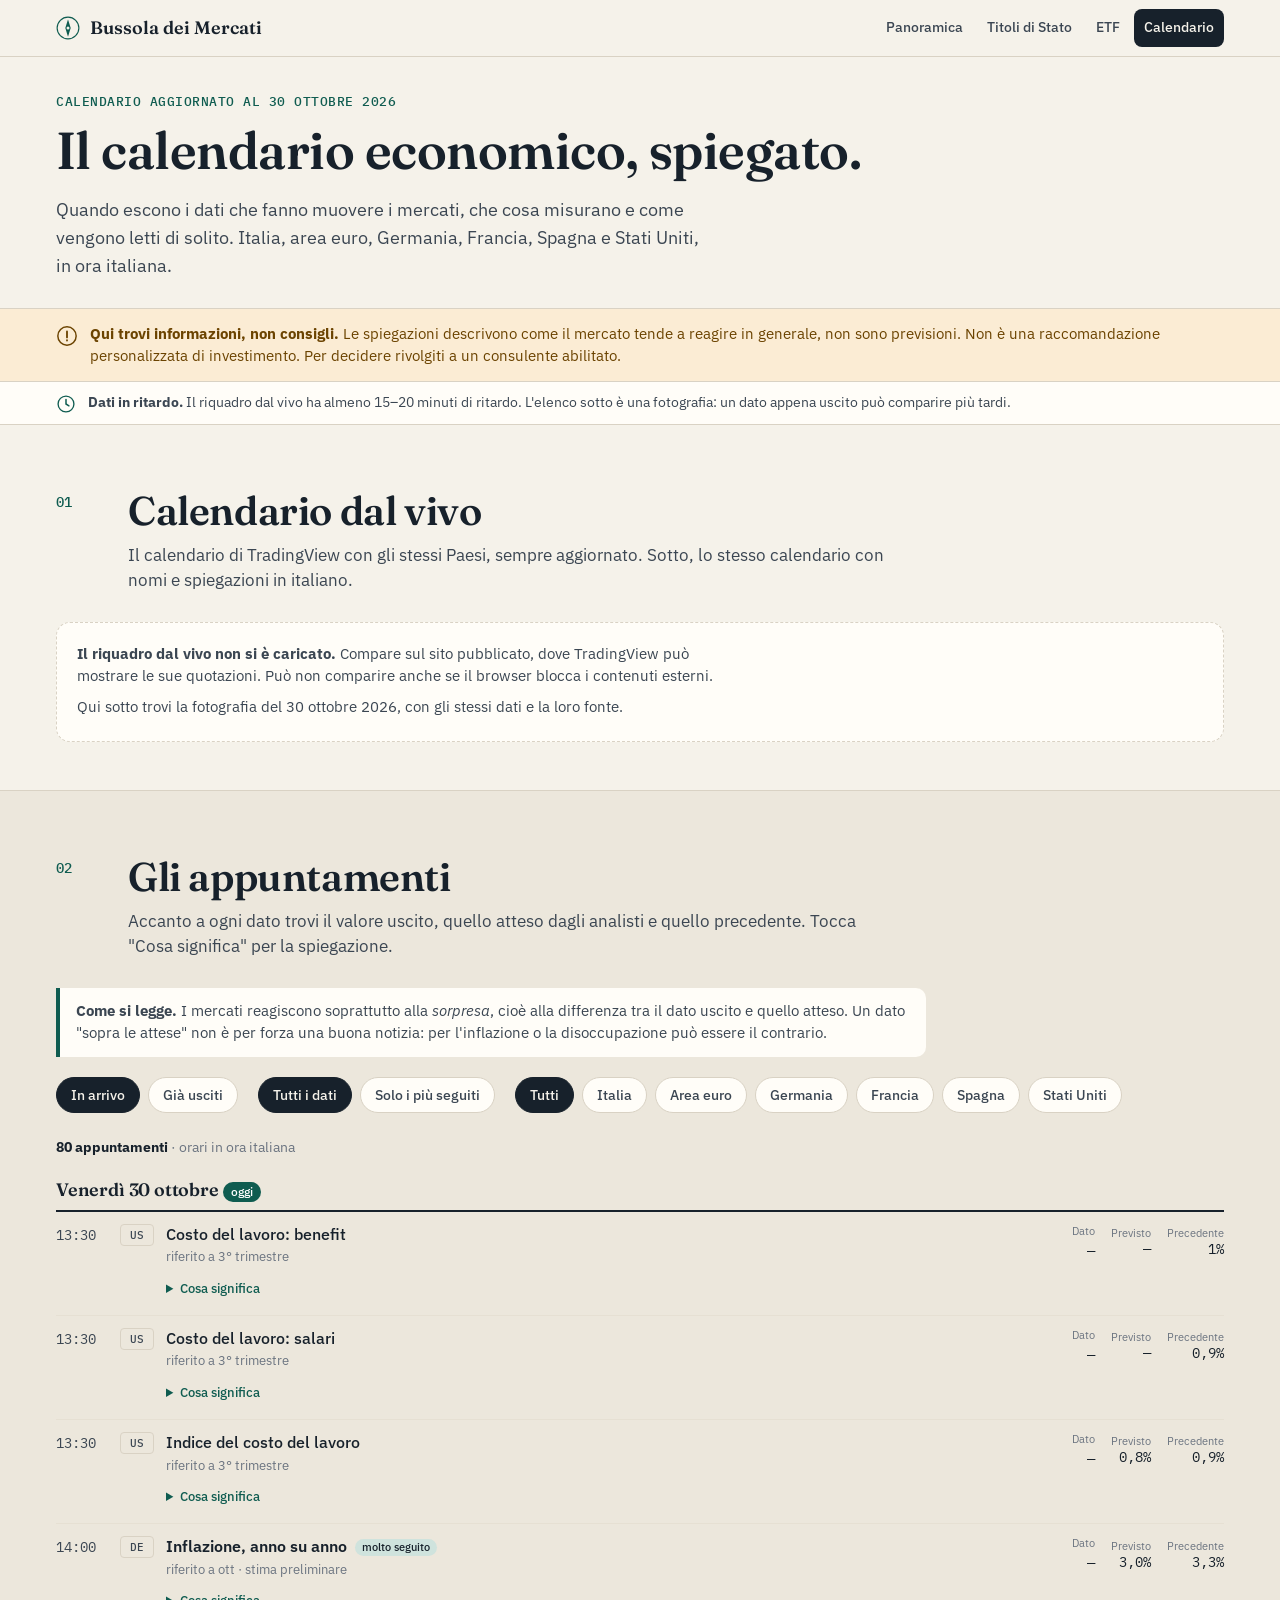
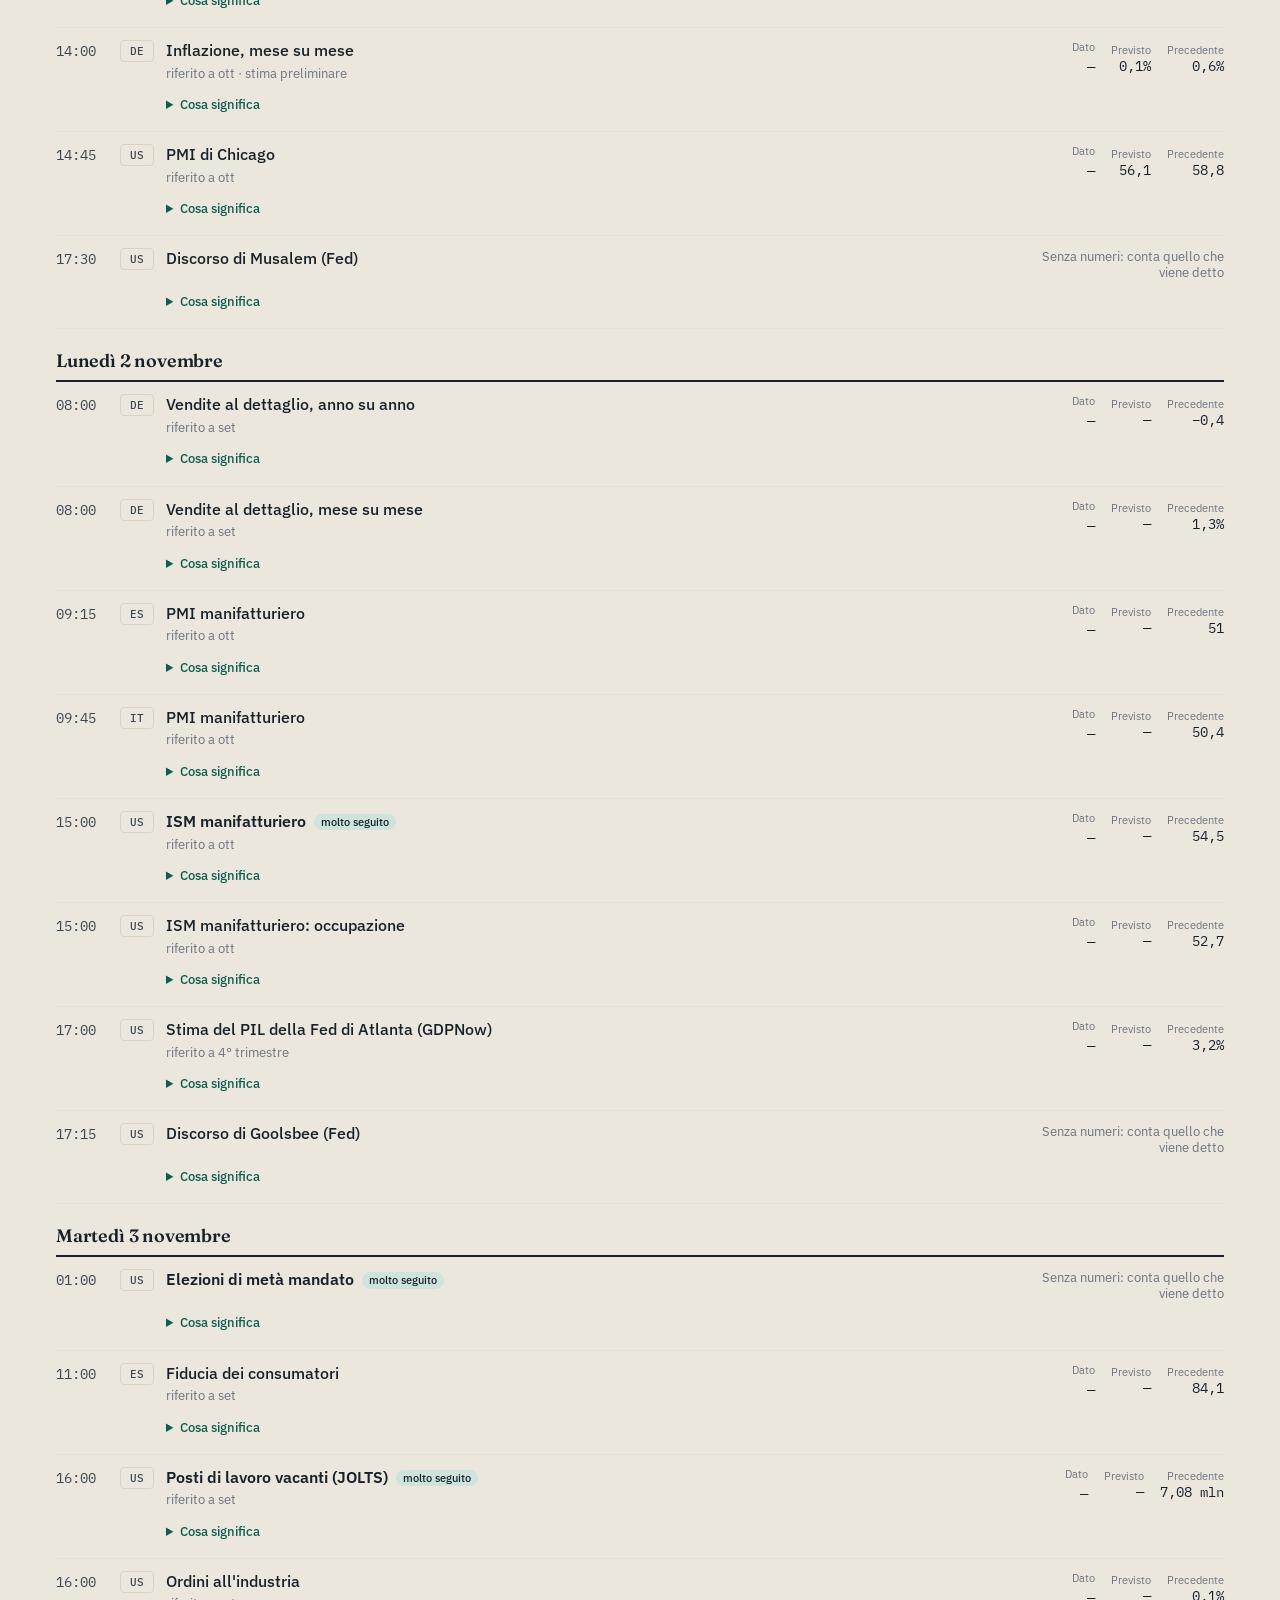
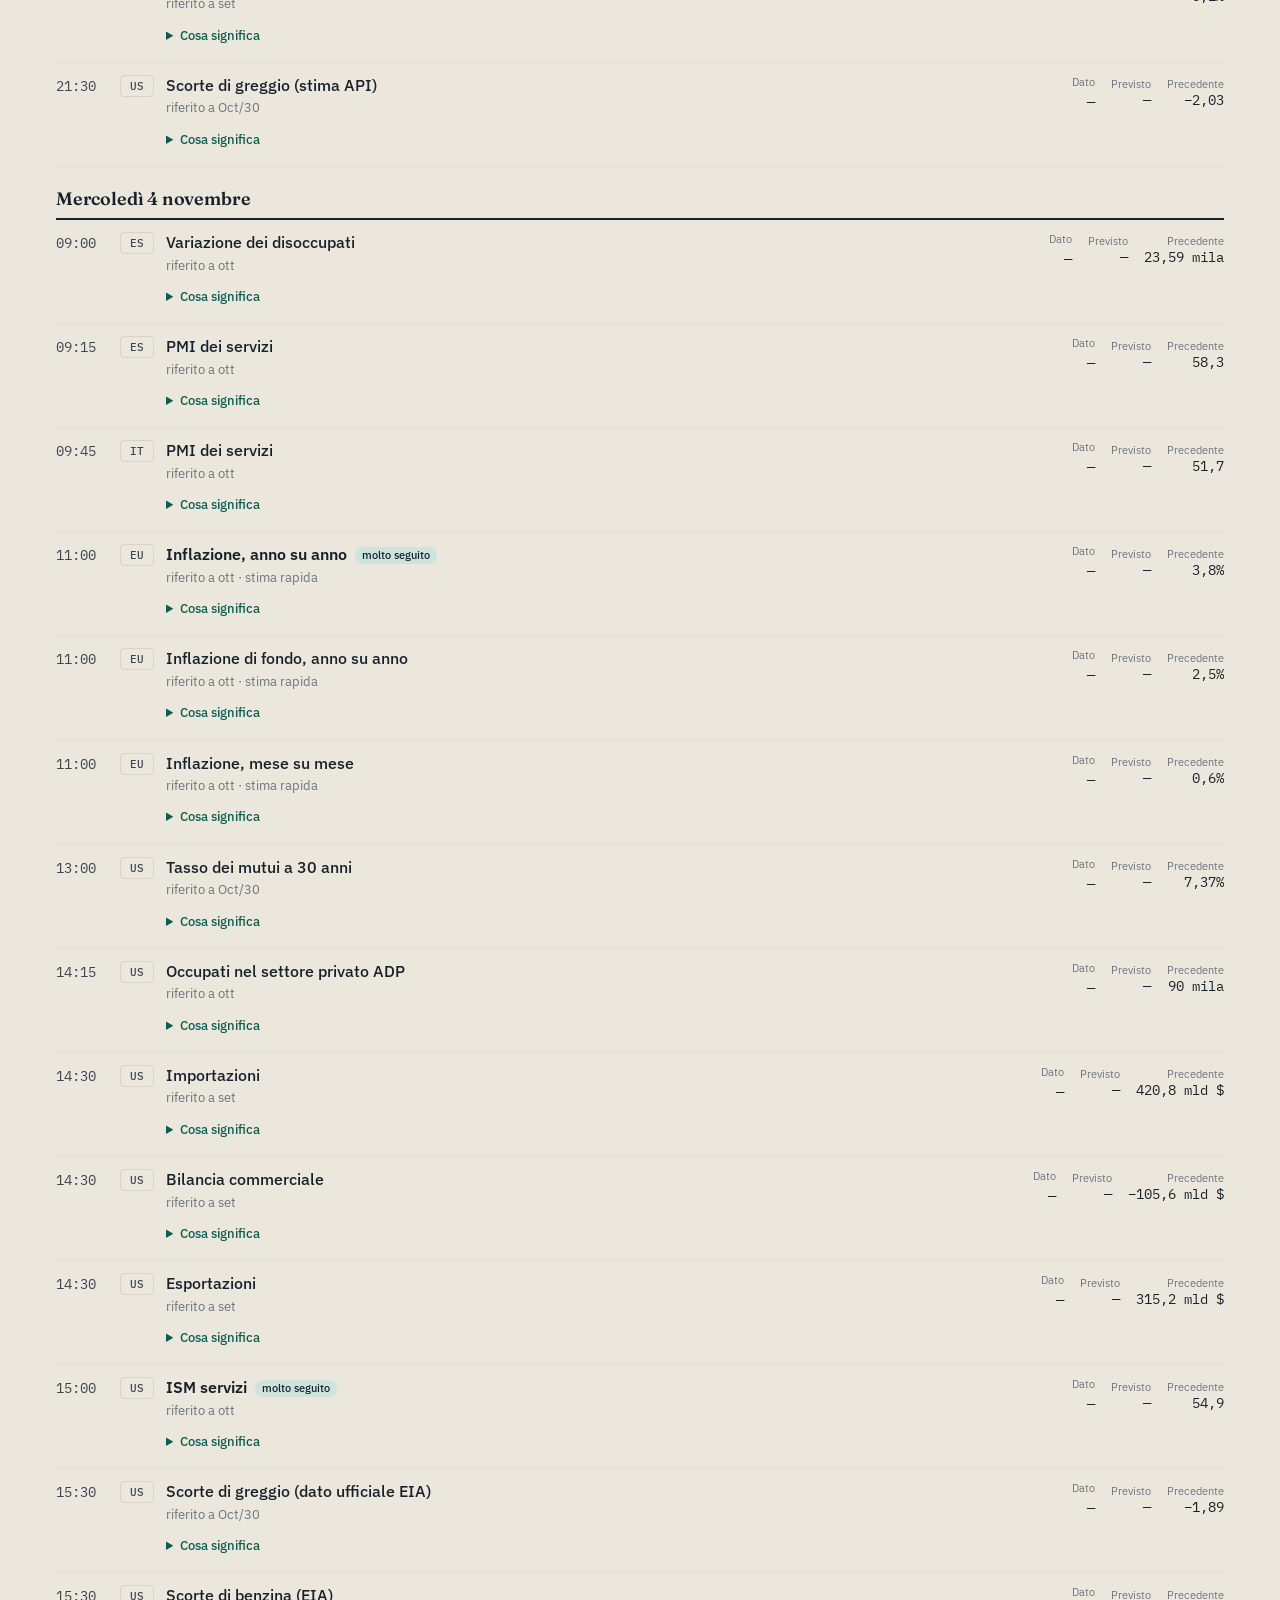
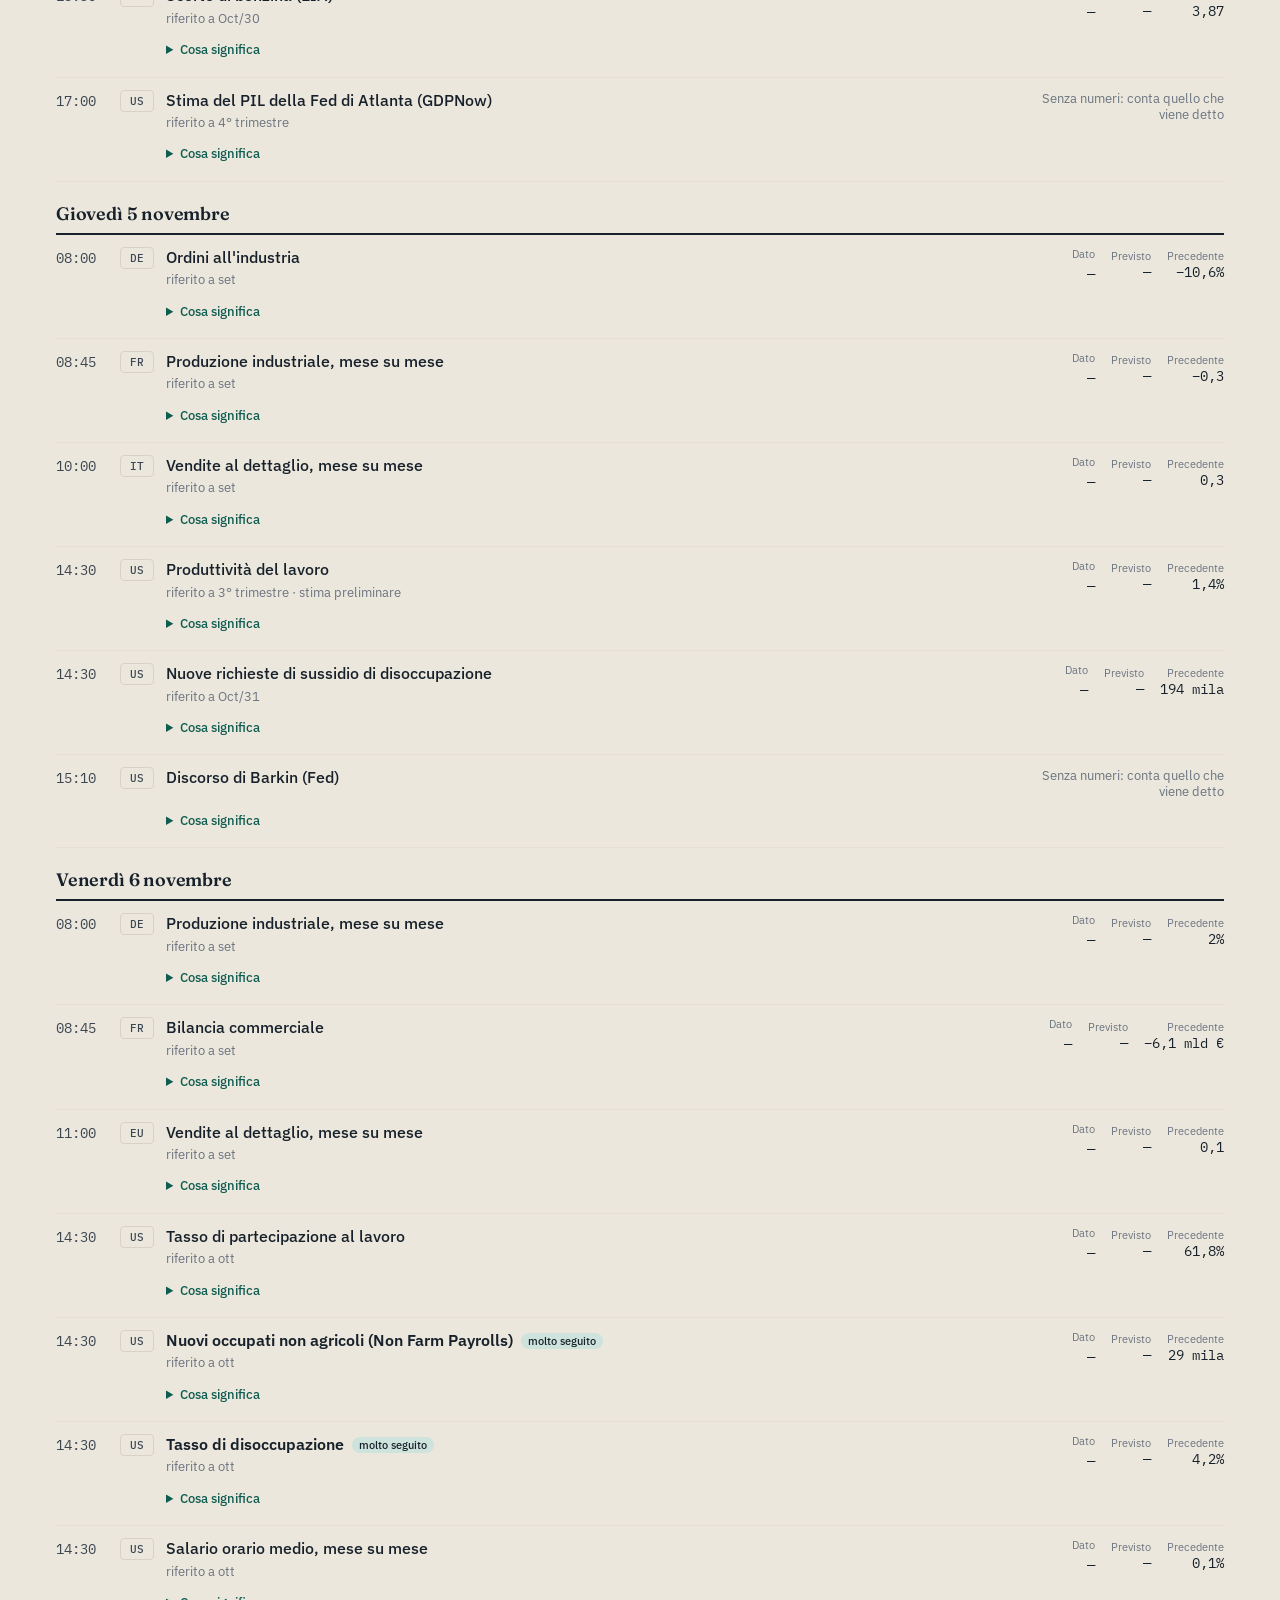
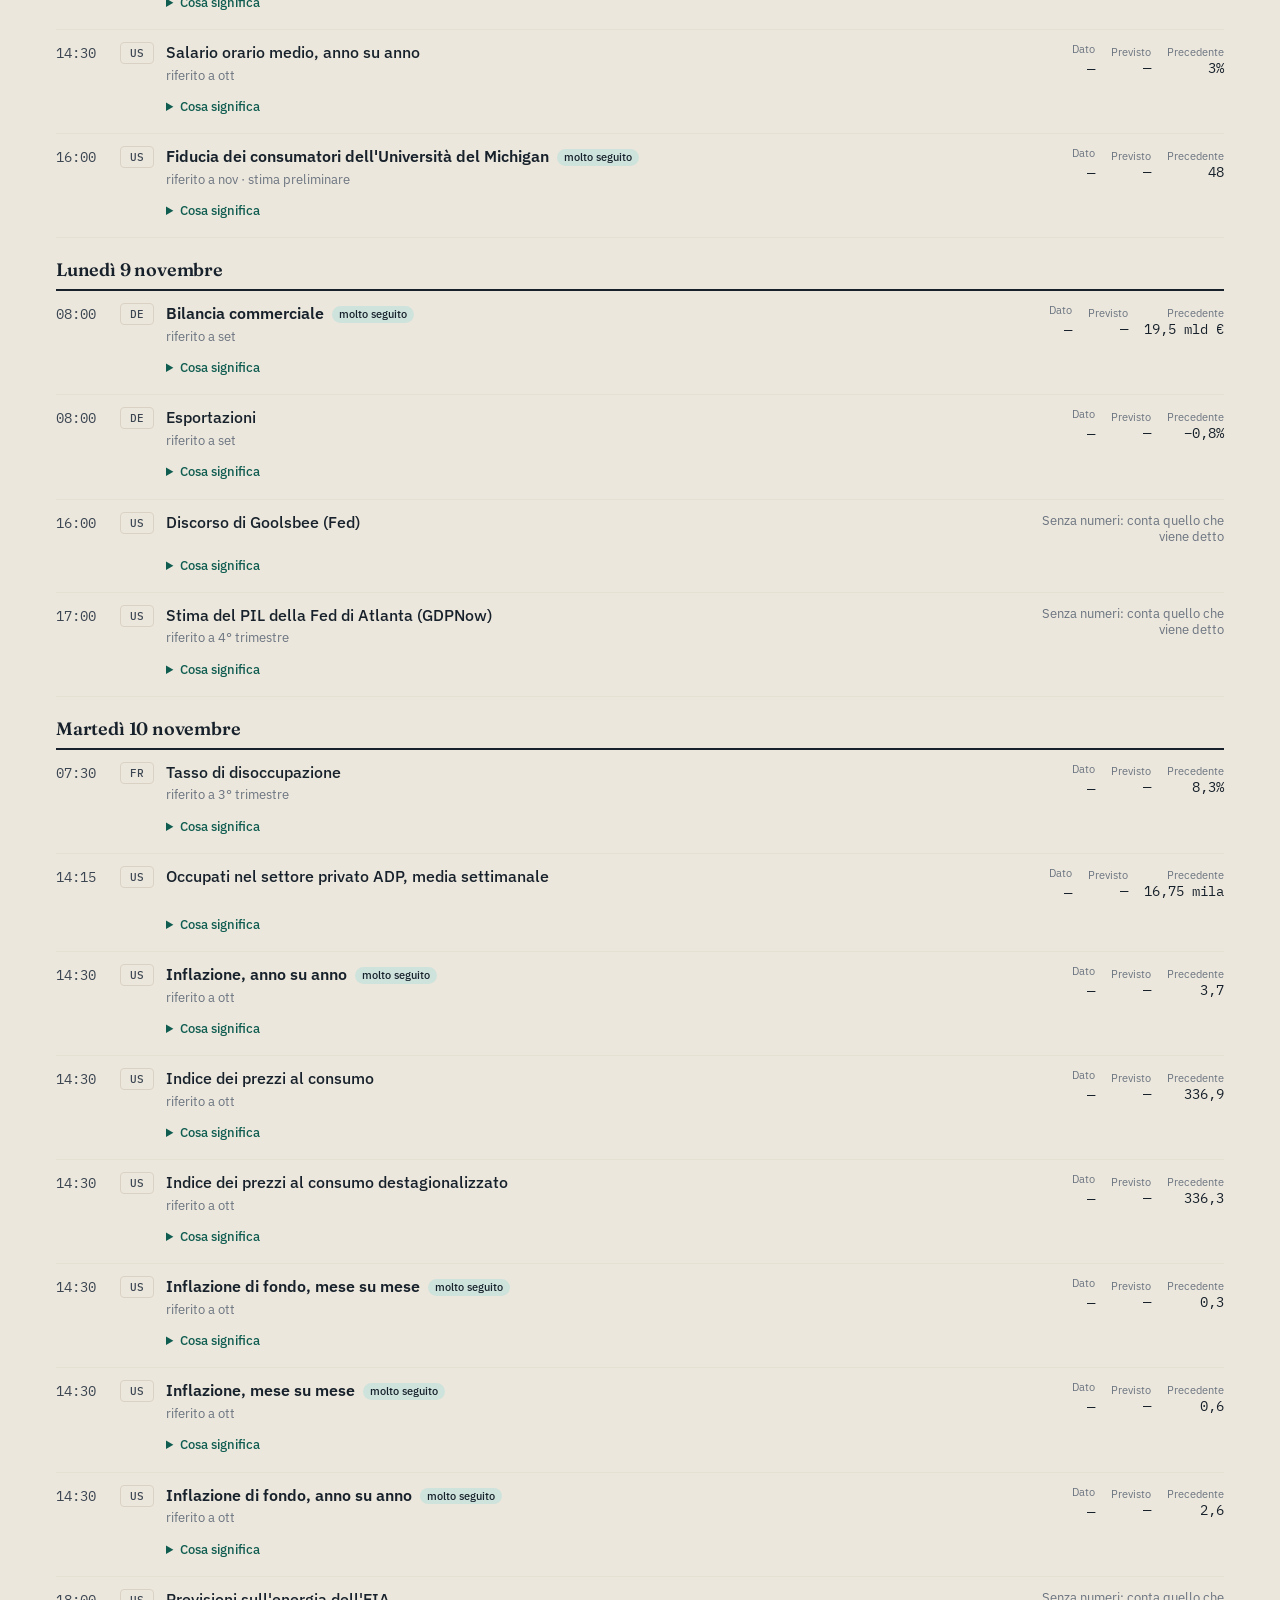
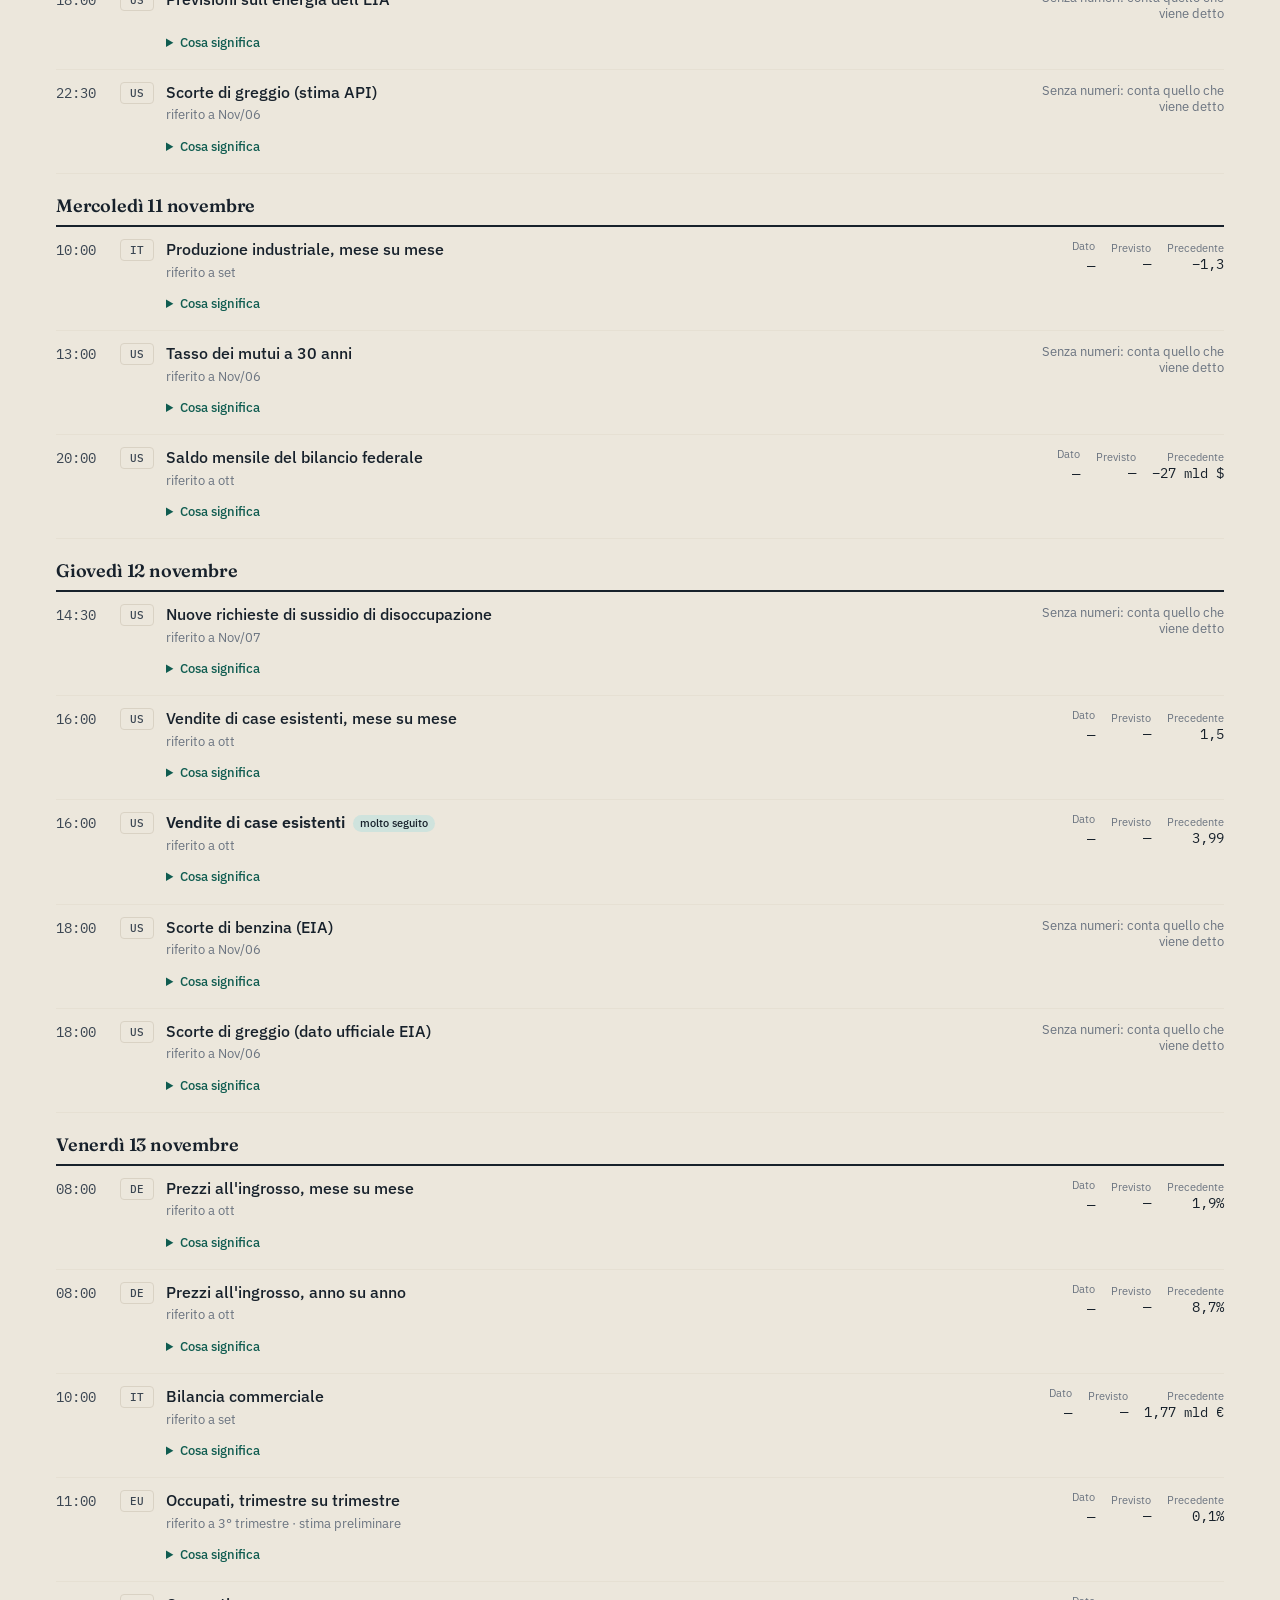
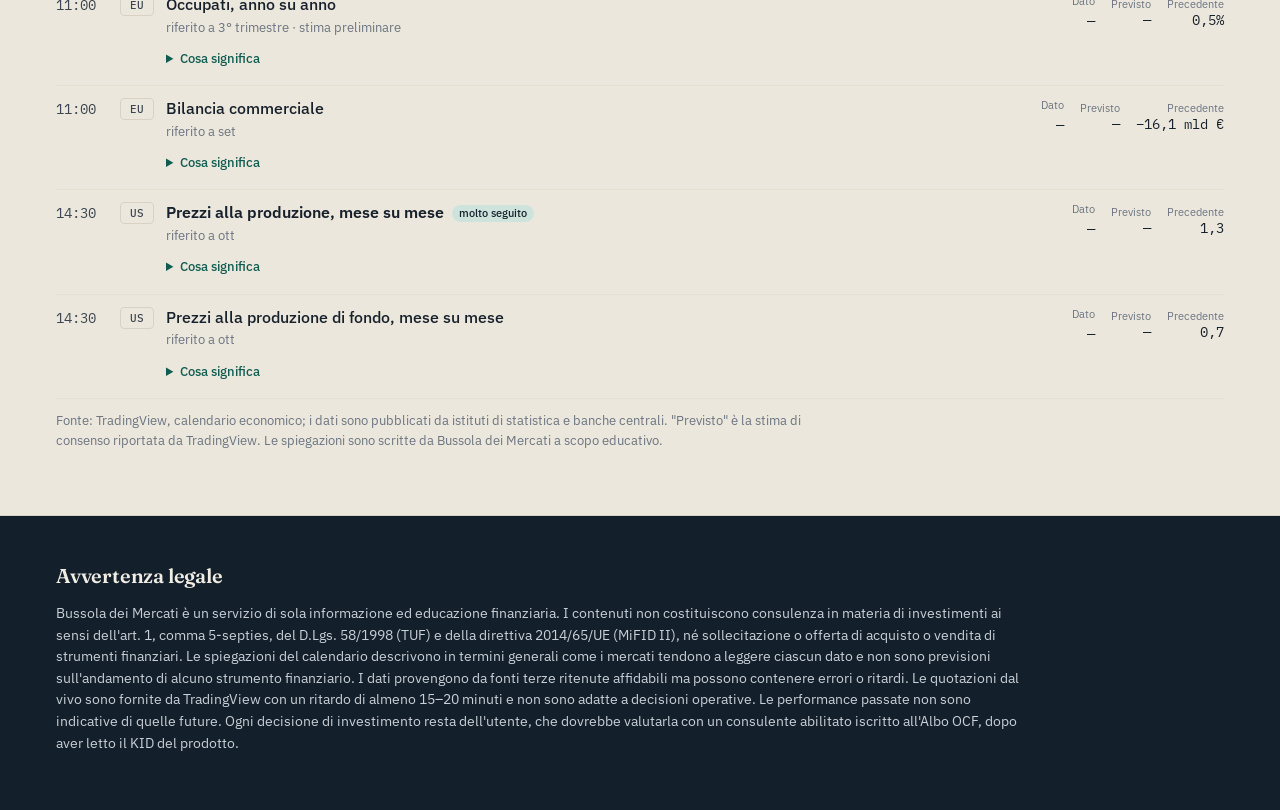
==== site/calendario.html @ 89acf8d8 "Prima versione di Bussola dei Mercati Sito di sola informazione finanziaria su Italia ed Europa: pag" ====
<!doctype html>
<html lang="it">
<head>
<meta charset="utf-8">
<meta name="viewport" content="width=device-width, initial-scale=1, viewport-fit=cover">
<title>Calendario economico · Bussola dei Mercati</title>
<meta name="description" content="I dati economici di Italia, area euro, Germania, Francia, Spagna e Stati Uniti, con orari italiani, attese e una spiegazione semplice di come il mercato li legge di solito.">
<link rel="preconnect" href="https://fonts.googleapis.com">
<link rel="preconnect" href="https://fonts.gstatic.com" crossorigin>
<link rel="stylesheet" href="https://fonts.googleapis.com/css2?family=Fraunces:opsz,wght@9..144,400..700&family=IBM+Plex+Sans:wght@400;500;600&family=IBM+Plex+Mono:wght@400;500&display=swap">
<link rel="stylesheet" href="style.css">
</head>
<body data-page="calendario">
<header class="topbar">
  <div class="wrap topbar-in">
    <a class="brand" href="index.html">
      <svg class="brand-mark" viewBox="0 0 32 32" aria-hidden="true"><circle cx="16" cy="16" r="14.5" fill="none" stroke="currentColor" stroke-width="1.5"/><path d="M16 4.5 L19.6 16 L16 27.5 L12.4 16 Z" fill="currentColor"/><circle cx="16" cy="16" r="2" fill="var(--bg)"/></svg>
      Bussola dei Mercati
    </a>
    <nav class="nav" aria-label="Pagine">
      <a href="index.html">Panoramica</a>
      <a href="titoli-di-stato.html">Titoli di Stato</a>
      <a href="etf.html">ETF</a>
      <a href="calendario.html" aria-current="page">Calendario</a>
    </nav>
  </div>
</header>

<main>
  <section class="page-hero">
    <div class="wrap">
      <p class="kicker" id="updated">Caricamento dei dati in corso</p>
      <h1>Il calendario economico, spiegato.</h1>
      <p class="lede">Quando escono i dati che fanno muovere i mercati, che cosa misurano e come vengono letti di solito. Italia, area euro, Germania, Francia, Spagna e Stati Uniti, in ora italiana.</p>
    </div>
  </section>

  <div class="notice" role="note">
    <div class="wrap notice-in">
      <svg viewBox="0 0 24 24" aria-hidden="true"><circle cx="12" cy="12" r="10" fill="none" stroke="currentColor" stroke-width="1.6"/><path d="M12 7v6.5M12 16.6v.4" stroke="currentColor" stroke-width="2" stroke-linecap="round"/></svg>
      <p><b>Qui trovi informazioni, non consigli.</b> Le spiegazioni descrivono come il mercato tende a reagire in generale, non sono previsioni. Non è una raccomandazione personalizzata di investimento. Per decidere rivolgiti a un consulente abilitato.</p>
    </div>
  </div>
  <div class="delay" role="note">
    <div class="wrap delay-in">
      <svg viewBox="0 0 24 24" aria-hidden="true"><circle cx="12" cy="12" r="9.5" fill="none" stroke="currentColor" stroke-width="1.6"/><path d="M12 6.5V12l3.5 2.2" fill="none" stroke="currentColor" stroke-width="1.8" stroke-linecap="round"/></svg>
      <p><b>Dati in ritardo.</b> Il riquadro dal vivo ha almeno 15–20 minuti di ritardo. L'elenco sotto è una fotografia: un dato appena uscito può comparire più tardi.</p>
    </div>
  </div>

  <section class="wrap section live-sec" aria-labelledby="live-title">
    <div class="sec-head">
      <p class="sec-num">01</p>
      <h2 id="live-title">Calendario dal vivo</h2>
      <p>Il calendario di TradingView con gli stessi Paesi, sempre aggiornato. Sotto, lo stesso calendario con nomi e spiegazioni in italiano.</p>
    </div>
    <div class="live" id="live">
      <div class="live-slot"></div>
      <div class="live-off" hidden>
        <p><b>Il riquadro dal vivo non si è caricato.</b> Compare sul sito pubblicato, dove TradingView può mostrare le sue quotazioni. Può non comparire anche se il browser blocca i contenuti esterni.</p>
        <p>Qui sotto trovi la fotografia del <span id="snap-date"></span>, con gli stessi dati e la loro fonte.</p>
      </div>
    </div>
  </section>

  <section class="band" aria-labelledby="cal-title">
    <div class="wrap section">
      <div class="sec-head">
        <p class="sec-num">02</p>
        <h2 id="cal-title">Gli appuntamenti</h2>
        <p>Accanto a ogni dato trovi il valore uscito, quello atteso dagli analisti e quello precedente. Tocca "Cosa significa" per la spiegazione.</p>
      </div>
      <div class="howto"><b>Come si legge.</b> I mercati reagiscono soprattutto alla <i>sorpresa</i>, cioè alla differenza tra il dato uscito e quello atteso. Un dato "sopra le attese" non è per forza una buona notizia: per l'inflazione o la disoccupazione può essere il contrario.</div>
      <div class="cal-filters">
        <div class="chips" id="c-vista" role="group" aria-label="Periodo"><button type="button" data-v="prossimi" aria-pressed="true">In arrivo</button><button type="button" data-v="pubblicati" aria-pressed="false">Già usciti</button></div>
        <div class="chips" id="c-imp" role="group" aria-label="Importanza"><button type="button" data-v="" aria-pressed="true">Tutti i dati</button><button type="button" data-v="alta" aria-pressed="false">Solo i più seguiti</button></div>
        <div class="chips" id="c-paese" role="group" aria-label="Paese"></div>
      </div>
      <p class="count" aria-live="polite"><b id="cal-count"></b> · orari in ora italiana</p>
      <div id="cal"></div>
      <p class="table-foot">Fonte: TradingView, calendario economico; i dati sono pubblicati da istituti di statistica e banche centrali. "Previsto" è la stima di consenso riportata da TradingView. Le spiegazioni sono scritte da Bussola dei Mercati a scopo educativo.</p>
    </div>
  </section>
</main>

<footer class="foot">
  <div class="wrap foot-in">
    <h2>Avvertenza legale</h2>
    <p>Bussola dei Mercati è un servizio di sola informazione ed educazione finanziaria. I contenuti non costituiscono consulenza in materia di investimenti ai sensi dell'art. 1, comma 5-septies, del D.Lgs. 58/1998 (TUF) e della direttiva 2014/65/UE (MiFID II), né sollecitazione o offerta di acquisto o vendita di strumenti finanziari. Le spiegazioni del calendario descrivono in termini generali come i mercati tendono a leggere ciascun dato e non sono previsioni sull'andamento di alcuno strumento finanziario. I dati provengono da fonti terze ritenute affidabili ma possono contenere errori o ritardi. Le quotazioni dal vivo sono fornite da TradingView con un ritardo di almeno 15–20 minuti e non sono adatte a decisioni operative. Le performance passate non sono indicative di quelle future. Ogni decisione di investimento resta dell'utente, che dovrebbe valutarla con un consulente abilitato iscritto all'Albo OCF, dopo aver letto il KID del prodotto.</p>
  </div>
</footer>
<script src="pagine.js"></script>
</body>
</html>
---- site/style.css ----
/* Bussola dei Mercati, v3: impaginazione da quotidiano economico.
   Carta chiara, inchiostro scuro, un solo accento verde petrolio; rosso e verde solo per i numeri.
   Titoli in Fraunces, testo in IBM Plex Sans, cifre in IBM Plex Mono. */

:root {
  --bg: #f5f2ea;
  --surface: #fffdf8;
  --band: #ece7dc;
  --ink: #17212b;
  --ink-2: #3b4652;
  --muted: #6b7480;
  --line: #d9d2c4;
  --line-soft: #e6e0d3;
  --accent: #0f5c50;
  --accent-soft: #cfe3dd;
  --accent-ink: #ffffff;
  --up: #1c7a4c;
  --down: #b5392b;
  --warn-bg: #fbecd4;
  --warn-ink: #6b4300;
  --panel: #13202c;
  --panel-ink: #f1ede4;
  --panel-muted: #9aa7b3;
  --display: "Fraunces", Georgia, "Times New Roman", serif;
  --text: "IBM Plex Sans", system-ui, -apple-system, "Segoe UI", sans-serif;
  --mono: "IBM Plex Mono", ui-monospace, "SFMono-Regular", Menlo, monospace;
  color-scheme: light;
}
@media (prefers-color-scheme: dark) {
  :root:not([data-theme="light"]) {
    --bg: #12181e; --surface: #182029; --band: #0e1419; --ink: #ece7dc; --ink-2: #c9c3b7; --muted: #939ca6;
    --line: #2c3742; --line-soft: #222c36; --accent: #5cc0ac; --accent-soft: #1d3d38; --accent-ink: #0b1a17;
    --up: #5cc28b; --down: #ef7a69; --warn-bg: #3a2c14; --warn-ink: #f3d39b; --panel: #0b1117; color-scheme: dark;
  }
}
:root[data-theme="dark"] {
  --bg: #12181e; --surface: #182029; --band: #0e1419; --ink: #ece7dc; --ink-2: #c9c3b7; --muted: #939ca6;
  --line: #2c3742; --line-soft: #222c36; --accent: #5cc0ac; --accent-soft: #1d3d38; --accent-ink: #0b1a17;
  --up: #5cc28b; --down: #ef7a69; --warn-bg: #3a2c14; --warn-ink: #f3d39b; --panel: #0b1117; color-scheme: dark;
}

* { box-sizing: border-box; }
html { scroll-behavior: smooth; scroll-padding-top: 64px; -webkit-text-size-adjust: 100%; }
@media (prefers-reduced-motion: reduce) { html { scroll-behavior: auto; } }
body { margin: 0; background: var(--bg); color: var(--ink); font: 400 16px/1.55 var(--text); }
a { color: var(--accent); }
.wrap { max-width: 1200px; margin: 0 auto; padding: 0 max(16px, env(safe-area-inset-left)) 0 max(16px, env(safe-area-inset-right)); }
.num, .mono { font-family: var(--mono); font-variant-numeric: tabular-nums; }
.pos { color: var(--up); } .neg { color: var(--down); }
h1, h2, h3 { font-family: var(--display); font-weight: 600; letter-spacing: -0.01em; margin: 0; }
small { font-size: 0.78em; }

/* Barra in alto */
.topbar { position: sticky; top: 0; z-index: 20; background: color-mix(in srgb, var(--bg) 90%, transparent); backdrop-filter: blur(8px); -webkit-backdrop-filter: blur(8px); border-bottom: 1px solid var(--line); }
.topbar-in { display: flex; align-items: center; justify-content: space-between; gap: 16px; height: 56px; }
.brand { display: flex; align-items: center; gap: 10px; color: var(--ink); text-decoration: none; font: 600 18px/1 var(--display); white-space: nowrap; }
.brand-mark { width: 24px; height: 24px; color: var(--accent); }
.nav { display: flex; gap: 4px; overflow-x: auto; scrollbar-width: none; min-width: 0; }
.nav::-webkit-scrollbar { display: none; }
.nav a { color: var(--ink-2); text-decoration: none; font-size: 14px; font-weight: 500; padding: 8px 10px; border-radius: 8px; white-space: nowrap; }
.nav a:hover { background: var(--band); color: var(--ink); }
@media (max-width: 640px) { .brand { font-size: 0; gap: 0; } .brand-mark { width: 28px; height: 28px; } .nav a { padding: 8px 8px; font-size: 13.5px; } }

/* Apertura */
.hero { padding: 40px 0 32px; border-bottom: 1px solid var(--line); }
.hero-in { display: grid; grid-template-columns: minmax(0, 1fr) minmax(0, 1.08fr); gap: 40px; align-items: center; }
.kicker { margin: 0 0 14px; font: 500 12.5px/1.3 var(--mono); letter-spacing: .04em; text-transform: uppercase; color: var(--accent); }
.hero h1 { font-size: clamp(34px, 4.6vw, 58px); line-height: 1.04; font-weight: 600; }
.lede { margin: 18px 0 24px; font-size: 18px; line-height: 1.55; color: var(--ink-2); max-width: 36em; }
.pulse { list-style: none; margin: 0; padding: 0; display: grid; grid-template-columns: repeat(2, minmax(0, 1fr)); border-top: 1px solid var(--line); }
.pulse li { padding: 12px 12px 12px 0; border-bottom: 1px solid var(--line); }
.pulse li:nth-child(odd) { border-right: 1px solid var(--line); }
.pulse li:nth-child(even) { padding-left: 16px; }
.pulse .lbl { display: block; font-size: 13px; color: var(--muted); }
.pulse .val { display: block; font: 500 24px/1.2 var(--mono); letter-spacing: -0.02em; margin-top: 2px; }
.pulse .sub { display: block; font-size: 12.5px; color: var(--muted); margin-top: 2px; }

.scene-box { position: relative; margin: 0; background: var(--panel); border-radius: 16px; overflow: hidden; aspect-ratio: 1.12 / 1; min-height: 340px; touch-action: pan-y; cursor: grab; }
.scene-box:active { cursor: grabbing; }
#scene { width: 100%; height: 100%; display: block; }
.scene-labels { position: absolute; inset: 0; pointer-events: none; }
.scene-labels span { position: absolute; transform: translate(8px, -50%); font: 500 12.5px/1.2 var(--text); color: var(--panel-ink); white-space: nowrap; transition: opacity .5s; text-shadow: 0 1px 3px rgba(0,0,0,.6); }
.scene-labels span b { font-family: var(--mono); font-weight: 500; margin-left: 6px; }
.scene-labels span.up b { color: #7fdcaa; } .scene-labels span.down b { color: #ff9b8b; }
.scene-labels span.it { font-weight: 600; }
.scene-box figcaption { position: absolute; left: 16px; right: 16px; bottom: 12px; font-size: 13px; color: var(--panel-muted); pointer-events: none; }
.scene-box figcaption .hint { opacity: .75; }
.scene-loading { position: absolute; inset: 0; display: flex; align-items: center; justify-content: center; gap: 10px; color: var(--panel-muted); font-size: 14px; transition: opacity .4s; }
.scene-loading span { width: 18px; height: 18px; border-radius: 50%; border: 2px solid var(--panel-muted); border-top-color: transparent; animation: spin 1s linear infinite; }
.scene-loading.done { opacity: 0; pointer-events: none; }
@keyframes spin { to { transform: rotate(360deg); } }
.scene-fallback { position: absolute; inset: 0; padding: 24px; display: flex; flex-direction: column; justify-content: center; gap: 8px; color: var(--panel-ink); }
.scene-fallback .fb-row { display: grid; grid-template-columns: 110px 1fr 56px; gap: 10px; align-items: center; font-size: 13.5px; }
.scene-fallback .fb-bar { height: 10px; border-radius: 5px; background: #2a3a4a; position: relative; overflow: hidden; }
.scene-fallback .fb-bar i { position: absolute; left: 0; top: 0; bottom: 0; border-radius: 5px; }
.scene-fallback .fb-row b { font: 500 13px var(--mono); text-align: right; }
@media (max-width: 900px) {
  .hero { padding-top: 28px; }
  .hero-in { grid-template-columns: 1fr; gap: 28px; }
  .scene-box { aspect-ratio: 1 / 0.95; min-height: 300px; }
}

/* Avviso */
.notice { background: var(--warn-bg); color: var(--warn-ink); border-bottom: 1px solid var(--line); }
.notice-in { display: flex; gap: 12px; align-items: flex-start; padding-top: 14px; padding-bottom: 14px; }
.notice svg { width: 22px; height: 22px; flex: none; margin-top: 2px; }
.notice p { margin: 0; font-size: 14.5px; line-height: 1.5; }
.preview-band { margin-top: 20px; padding: 12px 16px; border: 1px dashed var(--line); border-radius: 10px; font-size: 13.5px; color: var(--ink-2); background: var(--surface); }
.preview-band p { margin: 0; } .preview-band p + p { margin-top: 6px; }

/* Sezioni */
.section { padding-top: 64px; padding-bottom: 64px; }
.band { background: var(--band); border-top: 1px solid var(--line); border-bottom: 1px solid var(--line); }
.sec-head { display: grid; grid-template-columns: 64px minmax(0, 1fr); column-gap: 8px; margin-bottom: 28px; max-width: 860px; }
.sec-num { grid-row: span 2; margin: 6px 0 0; font: 500 14px/1 var(--mono); color: var(--accent); }
.sec-head h2 { font-size: clamp(28px, 3.4vw, 40px); line-height: 1.1; }
.sec-head p:not(.sec-num) { margin: 10px 0 0; color: var(--ink-2); font-size: 16.5px; max-width: 46em; }
@media (max-width: 640px) { .section { padding-top: 44px; padding-bottom: 44px; } .sec-head { grid-template-columns: 1fr; } .sec-num { grid-row: auto; margin-bottom: 8px; } }

/* Italia oggi */
.it-grid { display: grid; grid-template-columns: repeat(12, minmax(0, 1fr)); gap: 16px; }
.card { background: var(--surface); border: 1px solid var(--line); border-radius: 14px; padding: 20px; display: flex; flex-direction: column; min-width: 0; }
.card.wide { grid-column: span 6; } .card.third { grid-column: span 4; }
.card h3 { font: 600 15px/1.3 var(--text); color: var(--ink-2); }
.card .big { font: 500 clamp(30px, 3.4vw, 40px)/1.1 var(--mono); letter-spacing: -0.03em; margin: 8px 0 4px; }
.card .big small { font-size: 0.5em; margin-left: 4px; color: var(--muted); letter-spacing: 0; }
.card .read { margin: 6px 0 12px; font-size: 15px; color: var(--ink-2); }
.card .chart { margin-top: auto; }
.card .src { margin-top: 12px; font-size: 12.5px; color: var(--muted); }
.card .src a { color: inherit; }
.card.stale .big::after { content: "non aggiornato"; margin-left: 8px; font: 500 11px var(--text); color: var(--warn-ink); background: var(--warn-bg); padding: 2px 6px; border-radius: 4px; vertical-align: middle; }
.chart svg { width: 100%; height: auto; display: block; overflow: visible; }
.chart text { font: 11.5px var(--mono); fill: var(--muted); }
.chart .lbl-series { font: 600 12px var(--text); }
@media (max-width: 900px) { .card.wide { grid-column: span 12; } .card.third { grid-column: span 6; } }
@media (max-width: 560px) { .card.third { grid-column: span 12; } }

/* Europa a confronto */
.table-scroll { overflow-x: auto; -webkit-overflow-scrolling: touch; border: 1px solid var(--line); border-radius: 14px; background: var(--surface); }
table { border-collapse: collapse; width: 100%; font-size: 14.5px; }
th { text-align: left; font: 600 12.5px/1.3 var(--text); color: var(--muted); padding: 12px 14px; border-bottom: 1px solid var(--line); vertical-align: bottom; white-space: nowrap; }
th small { font-weight: 400; }
td { padding: 12px 14px; border-bottom: 1px solid var(--line-soft); vertical-align: middle; }
tbody tr:last-child td { border-bottom: 0; }
th.num, td.num { text-align: right; }
.cmp td.country { font-weight: 600; white-space: nowrap; }
.cmp td.country .flag { display: inline-block; width: 22px; font: 500 11px var(--mono); color: var(--muted); }
.cmp tr.me td { background: var(--accent-soft); }
.cmp tr.me td.country { color: var(--ink); }
.cell { display: flex; flex-direction: column; align-items: flex-end; gap: 5px; min-width: 88px; }
.cell .v { font: 500 15px var(--mono); }
.cell .d { font-size: 11.5px; color: var(--muted); }
.meter { width: 72px; height: 4px; border-radius: 2px; background: var(--line); position: relative; }
.meter i { position: absolute; top: -2px; width: 8px; height: 8px; border-radius: 50%; background: var(--ink-2); transform: translateX(-50%); }
tr.me .meter i { background: var(--accent); }
.table-foot { margin: 12px 0 0; font-size: 13px; color: var(--muted); max-width: 60em; }
.eu-facts { display: grid; grid-template-columns: repeat(3, minmax(0, 1fr)); gap: 16px; margin-top: 24px; }
@media (max-width: 800px) { .eu-facts { grid-template-columns: 1fr; } }

/* Fatti brevi */
.facts { display: grid; grid-template-columns: repeat(auto-fill, minmax(230px, 1fr)); gap: 16px; }
.fact { background: var(--surface); border: 1px solid var(--line); border-radius: 14px; padding: 18px; display: flex; flex-direction: column; }
.fact-val { font: 500 28px/1.1 var(--mono); letter-spacing: -0.02em; }
.fact-val small { font-size: 0.5em; color: var(--muted); margin-left: 3px; letter-spacing: 0; }
.fact-text { margin: 8px 0 10px; font-size: 14.5px; color: var(--ink-2); }
.fact-src { margin-top: auto; font-size: 12px; color: var(--muted); }
.fact-src a { color: inherit; }
.fact.pending .fact-val { font: 500 17px/1.6 var(--text); color: var(--muted); }
.fact.stale .fact-val::after { content: "non aggiornato"; margin-left: 8px; font: 500 11px var(--text); color: var(--warn-ink); background: var(--warn-bg); padding: 2px 6px; border-radius: 4px; vertical-align: middle; }

/* Categorie */
.cats .group-row td { background: var(--band); font: 600 12px/1 var(--mono); letter-spacing: .05em; text-transform: uppercase; color: var(--muted); padding: 9px 14px; }
.cat-name { display: block; font-weight: 600; }
.cat-sub { display: block; font-size: 12px; color: var(--muted); margin-top: 2px; }
.cats td.num { font-family: var(--mono); font-size: 14.5px; white-space: nowrap; }
.risk { display: inline-flex; align-items: flex-end; gap: 2px; }
.risk i { width: 5px; background: var(--line); border-radius: 1px; }
.risk i.on { background: var(--ink-2); }
.risk b { margin-left: 6px; font: 500 13px var(--mono); }
.trend { display: inline-block; font-size: 12.5px; font-weight: 500; padding: 3px 8px; border-radius: 99px; white-space: nowrap; }
.trend.up { background: color-mix(in srgb, var(--up) 14%, transparent); color: var(--up); }
.trend.down { background: color-mix(in srgb, var(--down) 13%, transparent); color: var(--down); }
.spark { width: 120px; height: 30px; display: block; }
.short-hist { color: var(--muted); font-size: 12px; }

/* Fondi */
.fund-note { background: var(--surface); border-left: 4px solid var(--accent); border-radius: 4px 12px 12px 4px; padding: 14px 18px; font-size: 14.5px; color: var(--ink-2); margin-bottom: 20px; max-width: 64em; }
.fund-tabs { display: flex; gap: 8px; overflow-x: auto; padding-bottom: 8px; margin-bottom: 12px; scrollbar-width: thin; }
.fund-tabs button { flex: none; font: 500 14px var(--text); color: var(--ink-2); background: var(--surface); border: 1px solid var(--line); border-radius: 99px; padding: 8px 14px; cursor: pointer; min-height: 40px; }
.fund-tabs button:hover { border-color: var(--ink-2); }
.fund-tabs button[aria-selected="true"] { background: var(--ink); border-color: var(--ink); color: var(--bg); }
.fund-tabs button:focus-visible, .nav a:focus-visible { outline: 2px solid var(--accent); outline-offset: 2px; }
.fund-intro { display: flex; flex-wrap: wrap; gap: 6px 18px; align-items: baseline; margin: 4px 0 14px; color: var(--ink-2); font-size: 14.5px; }
.fund-intro b { color: var(--ink); }
.fund-list { list-style: none; margin: 0; padding: 0; display: grid; gap: 12px; }
.fund { display: grid; grid-template-columns: 40px minmax(0, 1.6fr) repeat(3, minmax(0, .6fr)) minmax(0, .9fr); gap: 16px; align-items: center; background: var(--surface); border: 1px solid var(--line); border-radius: 14px; padding: 16px 18px; }
.fund .rank { font: 500 22px var(--mono); color: var(--muted); }
.fund .name { font-weight: 600; line-height: 1.35; }
.fund .meta { display: block; font-size: 12.5px; color: var(--muted); font-weight: 400; margin-top: 3px; }
.fund .k { display: block; font-size: 11.5px; color: var(--muted); }
.fund .v { display: block; font: 500 15px var(--mono); margin-top: 2px; }
.fund .aum-bar { height: 4px; background: var(--line); border-radius: 2px; margin-top: 6px; overflow: hidden; }
.fund .aum-bar i { display: block; height: 100%; background: var(--accent); }
.fund .k, .fund .v { white-space: nowrap; }
.fund .isin { font: 500 13.5px var(--mono); letter-spacing: .02em; }
.fund .links a { font-size: 13px; }
@media (max-width: 860px) {
  .fund { grid-template-columns: 28px repeat(3, minmax(0, 1fr)); gap: 10px 10px; padding: 14px; }
  .fund .v { font-size: 14px; }
  .fund .rank { grid-row: span 3; font-size: 18px; align-self: start; }
  .fund .name { grid-column: span 3; }
  .fund .isin-box { grid-column: span 3; }
}

/* Metodo */
.method { display: grid; grid-template-columns: repeat(auto-fill, minmax(300px, 1fr)); gap: 12px 32px; margin: 0 0 28px; }
.method div { padding: 14px 0; border-top: 1px solid var(--line); }
.method dt { font-weight: 600; margin-bottom: 4px; }
.method dd { margin: 0; color: var(--ink-2); font-size: 14.5px; }
.method .src { display: block; margin-top: 6px; font-size: 12.5px; color: var(--muted); }
.proxies td, .proxies th { font-size: 13.5px; }

/* Piede */
.foot { background: var(--panel); color: var(--panel-ink); padding: 44px 0 calc(44px + env(safe-area-inset-bottom)); }
.foot h2 { font-size: 20px; margin-bottom: 12px; }
.foot p { margin: 0 0 12px; font-size: 13.5px; line-height: 1.6; color: #c9cfd6; max-width: 72em; }
.foot .foot-meta { color: var(--panel-muted); font-family: var(--mono); font-size: 12px; }

/* Prima colonna fissa nelle tabelle larghe, utile su telefono */
.cmp th:first-child, .cmp td.country, .cats td:first-child, .cats th:first-child { position: sticky; left: 0; z-index: 1; background: var(--surface); }
.cmp tr.me td.country { background: var(--accent-soft); }
.cats .group-row td:first-child { background: var(--band); }
@media (max-width: 640px) { .cmp td.country, .cats td:first-child { box-shadow: 1px 0 0 var(--line); } .cats td:first-child { min-width: 150px; max-width: 170px; } }

/* ---------- Pagine interne: Titoli di Stato, ETF, Calendario ---------- */
.nav a[aria-current="page"] { background: var(--ink); color: var(--bg); }
.page-hero { padding: 36px 0 28px; border-bottom: 1px solid var(--line); }
.page-hero h1 { font-size: clamp(32px, 4.2vw, 52px); line-height: 1.06; max-width: 16em; }
.page-hero .lede { margin-bottom: 0; }
.delay { background: var(--surface); border-bottom: 1px solid var(--line); color: var(--ink-2); }
.delay-in { display: flex; gap: 12px; align-items: flex-start; padding-top: 10px; padding-bottom: 10px; }
.delay svg { width: 20px; height: 20px; flex: none; margin-top: 2px; color: var(--accent); }
.delay p { margin: 0; font-size: 14px; line-height: 1.5; }

.live-sec { padding-bottom: 48px; }
.live { background: var(--surface); border: 1px solid var(--line); border-radius: 14px; padding: 8px; min-height: 120px; }
.live.off { padding: 20px; border-style: dashed; }
.live-off p { margin: 0; font-size: 14.5px; color: var(--ink-2); max-width: 46em; }
.live-off p + p { margin-top: 8px; }

.chips { display: flex; flex-wrap: wrap; gap: 8px; align-items: center; margin-bottom: 20px; }
.chips button { font: 500 14px var(--text); color: var(--ink-2); background: var(--surface); border: 1px solid var(--line); border-radius: 999px; padding: 7px 14px; cursor: pointer; min-height: 36px; }
.chips button:hover { border-color: var(--ink-2); }
.chips button[aria-pressed="true"] { background: var(--ink); border-color: var(--ink); color: var(--bg); }
.chips button:focus-visible, .filters :focus-visible, .more:focus-visible, details summary:focus-visible { outline: 2px solid var(--accent); outline-offset: 2px; }
.chip-group { font: 500 11.5px var(--mono); letter-spacing: .05em; text-transform: uppercase; color: var(--muted); margin: 0 2px 0 6px; }
.chip-group:first-child { margin-left: 0; }
@media (max-width: 640px) { .chip-group { flex-basis: 100%; margin: 4px 0 0; } }
.tag { display: inline-block; font: 500 11.5px/1.5 var(--text); padding: 1px 8px; border-radius: 999px; background: var(--band); color: var(--ink-2); vertical-align: middle; letter-spacing: 0; }
.tag.soft { background: transparent; border: 1px solid var(--line); }
.tag.warn { background: var(--warn-bg); color: var(--warn-ink); }

/* Titoli di Stato */
.bond-panel { background: var(--surface); border: 1px solid var(--line); border-radius: 14px; padding: 20px; margin-bottom: 16px; display: grid; grid-template-columns: minmax(0, 1fr) minmax(0, 1.4fr); gap: 24px; align-items: start; }
.bond-panel h3 { font-size: 26px; margin-bottom: 12px; }
.bond-kpis { display: grid; gap: 0; border-top: 1px solid var(--line); }
.kpi { padding: 12px 0; border-bottom: 1px solid var(--line); }
.kpi .lbl { display: block; font-size: 13px; color: var(--muted); }
.kpi .val { display: block; font: 500 28px/1.2 var(--mono); letter-spacing: -0.02em; }
.kpi .sub { display: block; font-size: 13px; color: var(--ink-2); }
.curve-fig { margin: 0; }
.curve-fig figcaption { display: flex; flex-wrap: wrap; justify-content: space-between; gap: 6px 16px; margin-top: 8px; font-size: 13px; color: var(--muted); }
.legend { display: flex; flex-wrap: wrap; gap: 4px 14px; }
.legend span { display: inline-flex; align-items: center; gap: 6px; color: var(--ink-2); }
.legend i { width: 14px; height: 3px; border-radius: 2px; display: inline-block; }
.bonds td { white-space: nowrap; }
.bonds td.num { font-family: var(--mono); }
@media (max-width: 860px) { .bond-panel { grid-template-columns: 1fr; padding: 16px; } }
.y10-grid { display: grid; grid-template-columns: minmax(0, 1.3fr) minmax(0, 1fr); gap: 32px; }
@media (max-width: 860px) { .y10-grid { grid-template-columns: 1fr; } }
.mini-h { font: 600 13px var(--mono); letter-spacing: .05em; text-transform: uppercase; color: var(--muted); margin-bottom: 8px; }
.hbars { list-style: none; margin: 0; padding: 0; }
.hbars li { display: grid; grid-template-columns: 104px minmax(0, 1fr) 58px minmax(76px, auto); gap: 10px; align-items: center; padding: 8px 0; border-bottom: 1px solid var(--line-soft); font-size: 14.5px; }
.hbars .b { height: 10px; background: var(--line-soft); border-radius: 5px; overflow: hidden; }
.hbars .b i { display: block; height: 100%; background: var(--ink-2); border-radius: 5px; }
.hbars li.me { font-weight: 600; }
.hbars li.me .b i { background: var(--accent); }
.hbars .v { font: 500 14.5px var(--mono); text-align: right; }
.hbars .s { font: 400 12.5px var(--mono); color: var(--muted); text-align: right; white-space: nowrap; }
@media (max-width: 420px) { .hbars li { grid-template-columns: 84px minmax(0, 1fr) 50px minmax(56px, auto); gap: 8px; font-size: 13.5px; } }

/* ETF */
.filters { display: grid; grid-template-columns: repeat(6, minmax(0, 1fr)); gap: 12px; margin: 20px 0 8px; }
.filters .f-q { grid-column: 1 / -1; }
.filters label span { display: block; font-size: 12.5px; color: var(--muted); margin-bottom: 4px; }
.filters input, .filters select { width: 100%; font: 400 15px var(--text); color: var(--ink); background: var(--surface); border: 1px solid var(--line); border-radius: 10px; padding: 9px 10px; min-height: 42px; }
.filters input { font-size: 16px; }
@media (max-width: 900px) { .filters { grid-template-columns: repeat(3, minmax(0, 1fr)); } }
@media (max-width: 560px) { .filters { grid-template-columns: repeat(2, minmax(0, 1fr)); } }
.count { margin: 12px 0; font-size: 14px; color: var(--muted); }
.count b { color: var(--ink); }
.warn-note { background: var(--warn-bg); color: var(--warn-ink); border-radius: 10px; padding: 12px 16px; font-size: 14px; margin-bottom: 12px; }
.etf-list { list-style: none; margin: 0; padding: 0; display: grid; gap: 10px; }
.etf { display: grid; grid-template-columns: 36px minmax(0, 2.2fr) repeat(4, minmax(0, .8fr)); grid-template-areas: "r n c1 c2 c3 c4" "r l l l l l"; gap: 6px 16px; align-items: center; background: var(--surface); border: 1px solid var(--line); border-radius: 12px; padding: 14px 16px; }
.etf .rank { grid-area: r; align-self: start; font: 500 18px var(--mono); color: var(--muted); }
.etf .name { grid-area: n; font-weight: 600; line-height: 1.35; min-width: 0; }
.etf .meta { display: block; font-size: 12.5px; color: var(--muted); font-weight: 400; margin-top: 2px; }
.etf .tags { display: flex; flex-wrap: wrap; gap: 4px; margin-top: 6px; font-weight: 400; }
.etf .c1 { grid-area: c1; } .etf .c2 { grid-area: c2; } .etf .c3 { grid-area: c3; } .etf .c4 { grid-area: c4; }
.etf .c { min-width: 0; }
.etf .k { display: block; font-size: 11.5px; color: var(--muted); white-space: nowrap; }
.etf .v { display: block; font: 500 15px var(--mono); margin-top: 2px; white-space: nowrap; }
.etf .aum-bar { display: block; height: 4px; background: var(--line); border-radius: 2px; margin-top: 6px; overflow: hidden; }
.etf .aum-bar i { display: block; height: 100%; background: var(--accent); }
.etf .links { grid-area: l; display: flex; flex-wrap: wrap; gap: 4px 16px; font-size: 13px; color: var(--muted); }
.etf .links .mono { font-size: 12.5px; }
.etf .links .pol::before { content: "Dividendi: "; }
.empty { padding: 24px; text-align: center; color: var(--muted); background: var(--surface); border: 1px dashed var(--line); border-radius: 12px; list-style: none; }
.more { display: block; margin: 16px auto 0; font: 500 15px var(--text); color: var(--ink); background: var(--surface); border: 1px solid var(--ink-2); border-radius: 999px; padding: 10px 22px; cursor: pointer; min-height: 44px; }
@media (max-width: 860px) {
  .etf { grid-template-columns: 28px repeat(4, minmax(0, 1fr)); grid-template-areas: "r n n n n" "r c1 c2 c3 c4" "r l l l l"; gap: 8px 10px; padding: 14px; }
  .etf .v { font-size: 14px; }
}
@media (max-width: 560px) { .etf { grid-template-columns: 24px repeat(2, minmax(0, 1fr)); grid-template-areas: "r n n" "r c1 c2" "r c3 c4" "r l l"; } }

/* Calendario */
.howto { background: var(--surface); border-left: 4px solid var(--accent); border-radius: 0 10px 10px 0; padding: 12px 16px; font-size: 14.5px; color: var(--ink-2); margin-bottom: 20px; max-width: 60em; }
.cal-filters { display: flex; flex-wrap: wrap; gap: 0 20px; }
.cal-filters .chips { margin-bottom: 12px; }
.cal-day { margin-top: 20px; }
.cal-day h3 { font: 600 18px var(--display); padding-bottom: 8px; border-bottom: 2px solid var(--ink); }
.cal-day h3 .tag { text-transform: none; background: var(--accent); color: var(--accent-ink); font-family: var(--text); }
.cal-list { list-style: none; margin: 0; padding: 0; }
.ev { display: grid; grid-template-columns: 52px 34px minmax(0, 1fr) auto; grid-template-areas: "t f w v" "t f d d"; gap: 2px 12px; padding: 12px 0; border-bottom: 1px solid var(--line-soft); align-items: start; }
.ev .t { grid-area: t; font-size: 14px; color: var(--ink-2); padding-top: 1px; }
.ev .flag { grid-area: f; font: 500 11px/20px var(--mono); text-align: center; border: 1px solid var(--line); border-radius: 4px; color: var(--ink-2); height: 22px; }
.ev .what { grid-area: w; min-width: 0; }
.ev .nm { display: block; font-weight: 500; line-height: 1.35; }
.ev.hot .nm { font-weight: 600; }
.ev .imp { display: inline-block; font: 500 11px/1.5 var(--text); padding: 0 7px; border-radius: 999px; background: var(--accent-soft); color: var(--ink); margin-left: 4px; vertical-align: 1px; }
.ev .sub { display: block; font-size: 12.5px; color: var(--muted); margin-top: 2px; }
.ev .vals { grid-area: v; display: flex; flex-wrap: wrap; justify-content: flex-end; align-items: center; gap: 4px 16px; font: 400 14px var(--mono); text-align: right; }
.ev .vals span small { display: block; font: 400 11px var(--text); color: var(--muted); }
.ev .vals b { font-weight: 600; }
.ev .vals.none { font: 400 12.5px var(--text); color: var(--muted); max-width: 16em; }
.surp { font: 500 12px/1.6 var(--text) !important; padding: 1px 8px; border-radius: 999px; background: var(--band); color: var(--ink-2); align-self: center; }
.surp.hi, .surp.lo { background: var(--warn-bg); color: var(--warn-ink); }
.ev details { grid-area: d; margin-top: 6px; }
.ev summary { cursor: pointer; font-size: 13px; font-weight: 500; color: var(--accent); width: max-content; padding: 4px 0; list-style-position: inside; }
.ev details p { margin: 6px 0 0; font-size: 14px; color: var(--ink-2); max-width: 46em; }
.ev details p.src { font-size: 12.5px; color: var(--muted); }
@media (max-width: 720px) {
  .ev { grid-template-columns: 46px 30px minmax(0, 1fr); grid-template-areas: "t f w" "t f v" "t f d"; }
  .ev .vals { justify-content: flex-start; text-align: left; margin-top: 6px; gap: 4px 14px; }
}
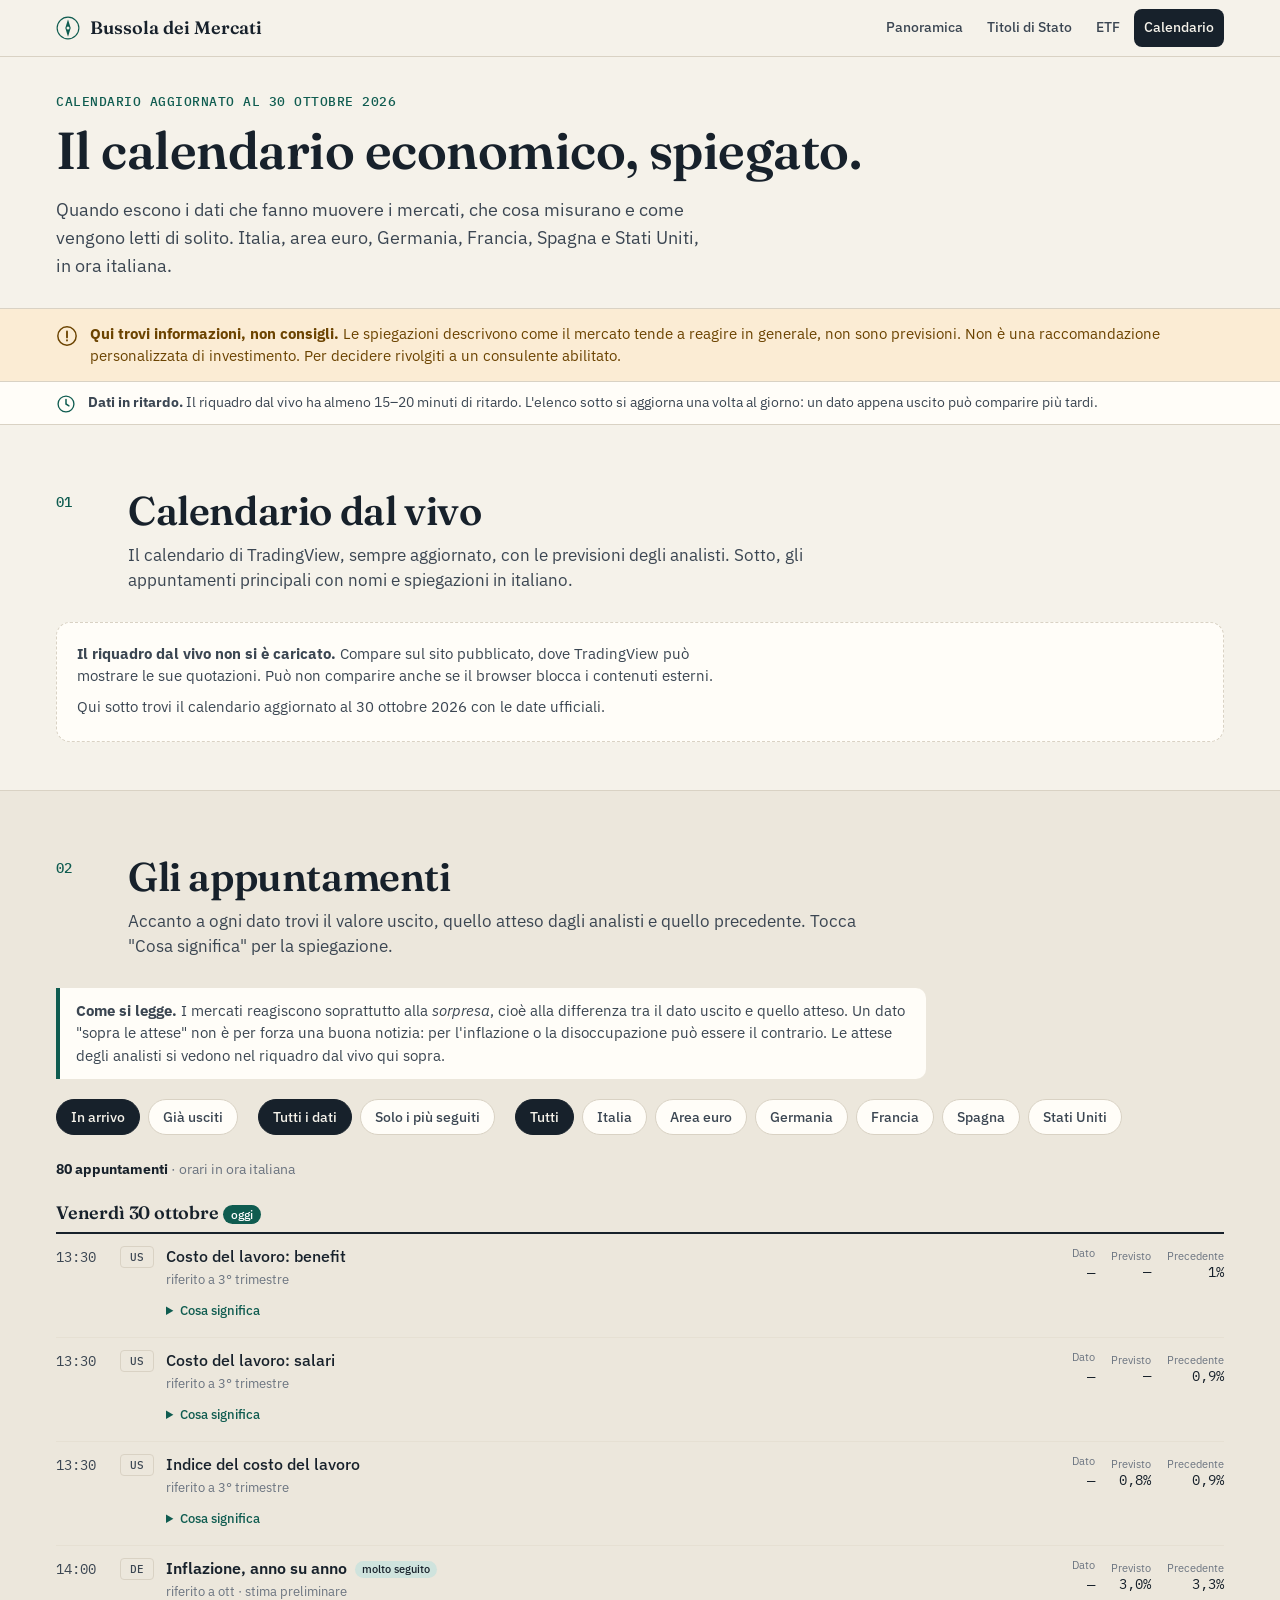
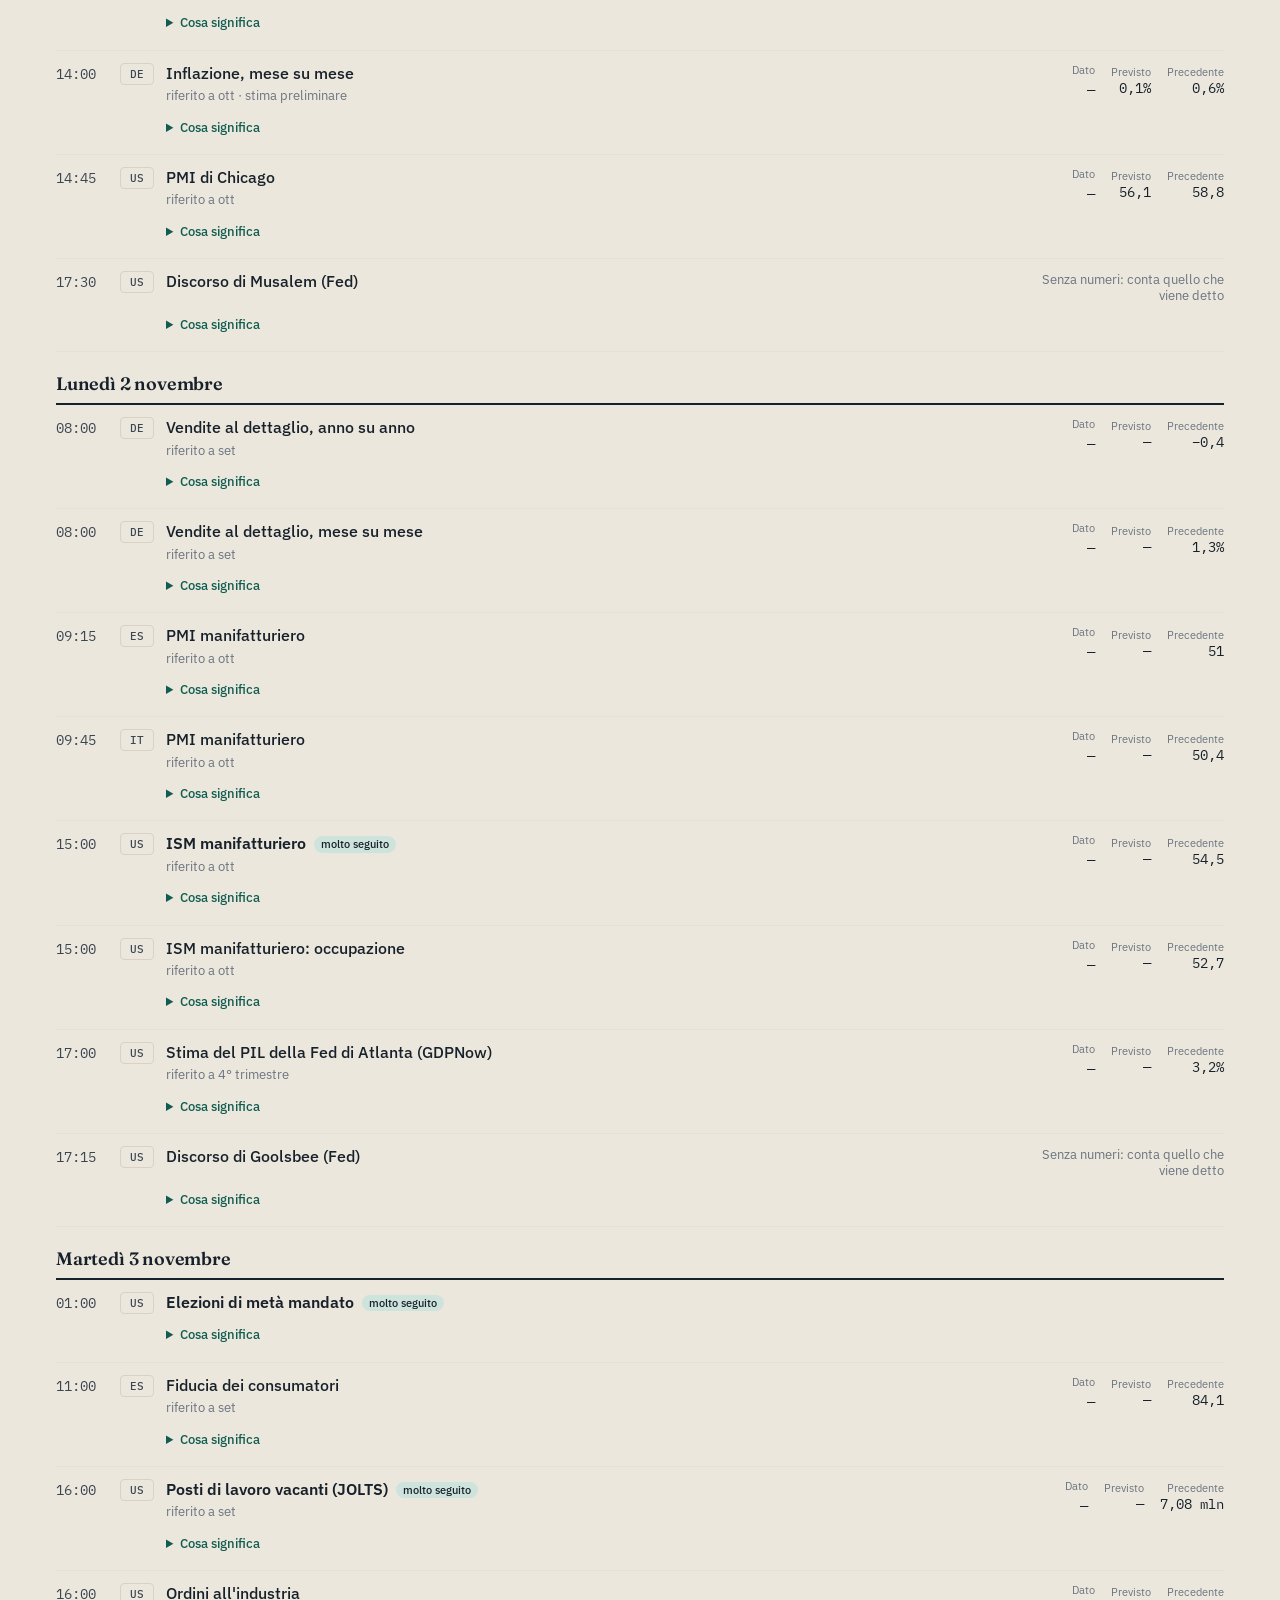
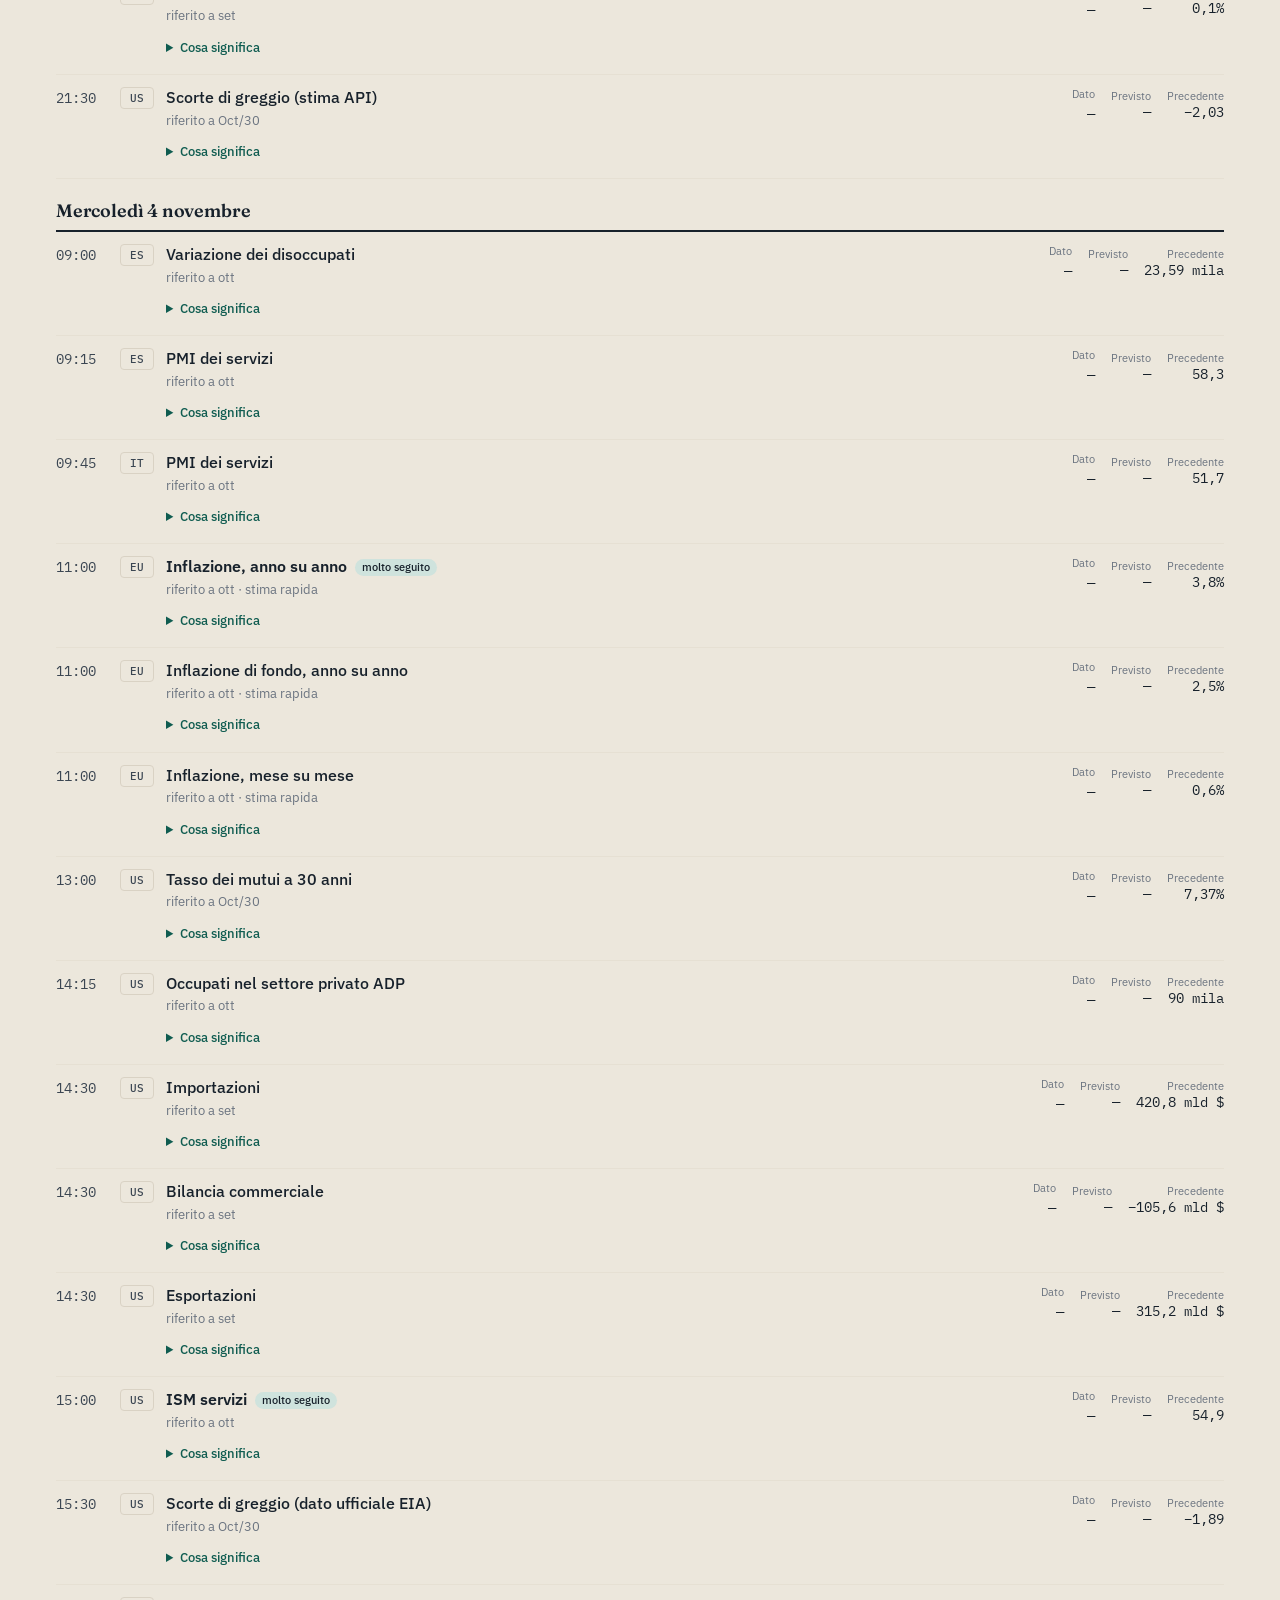
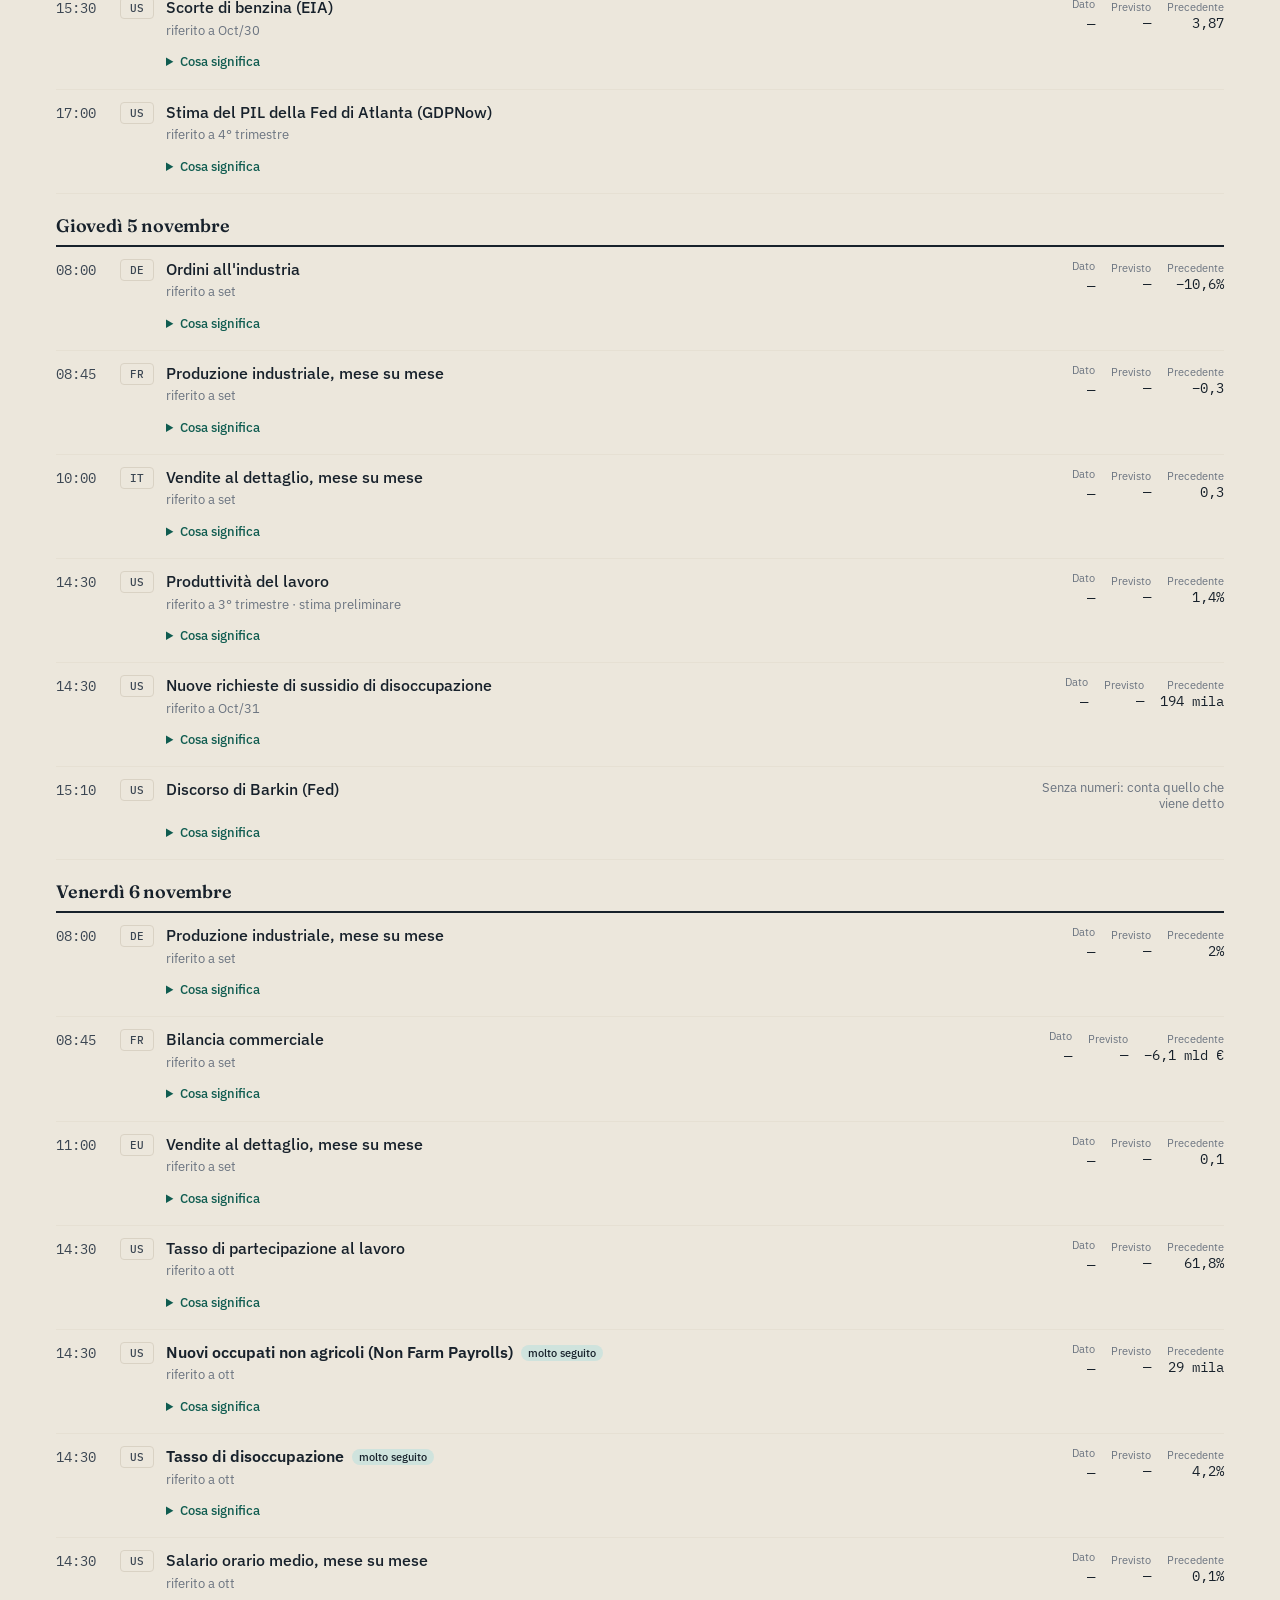
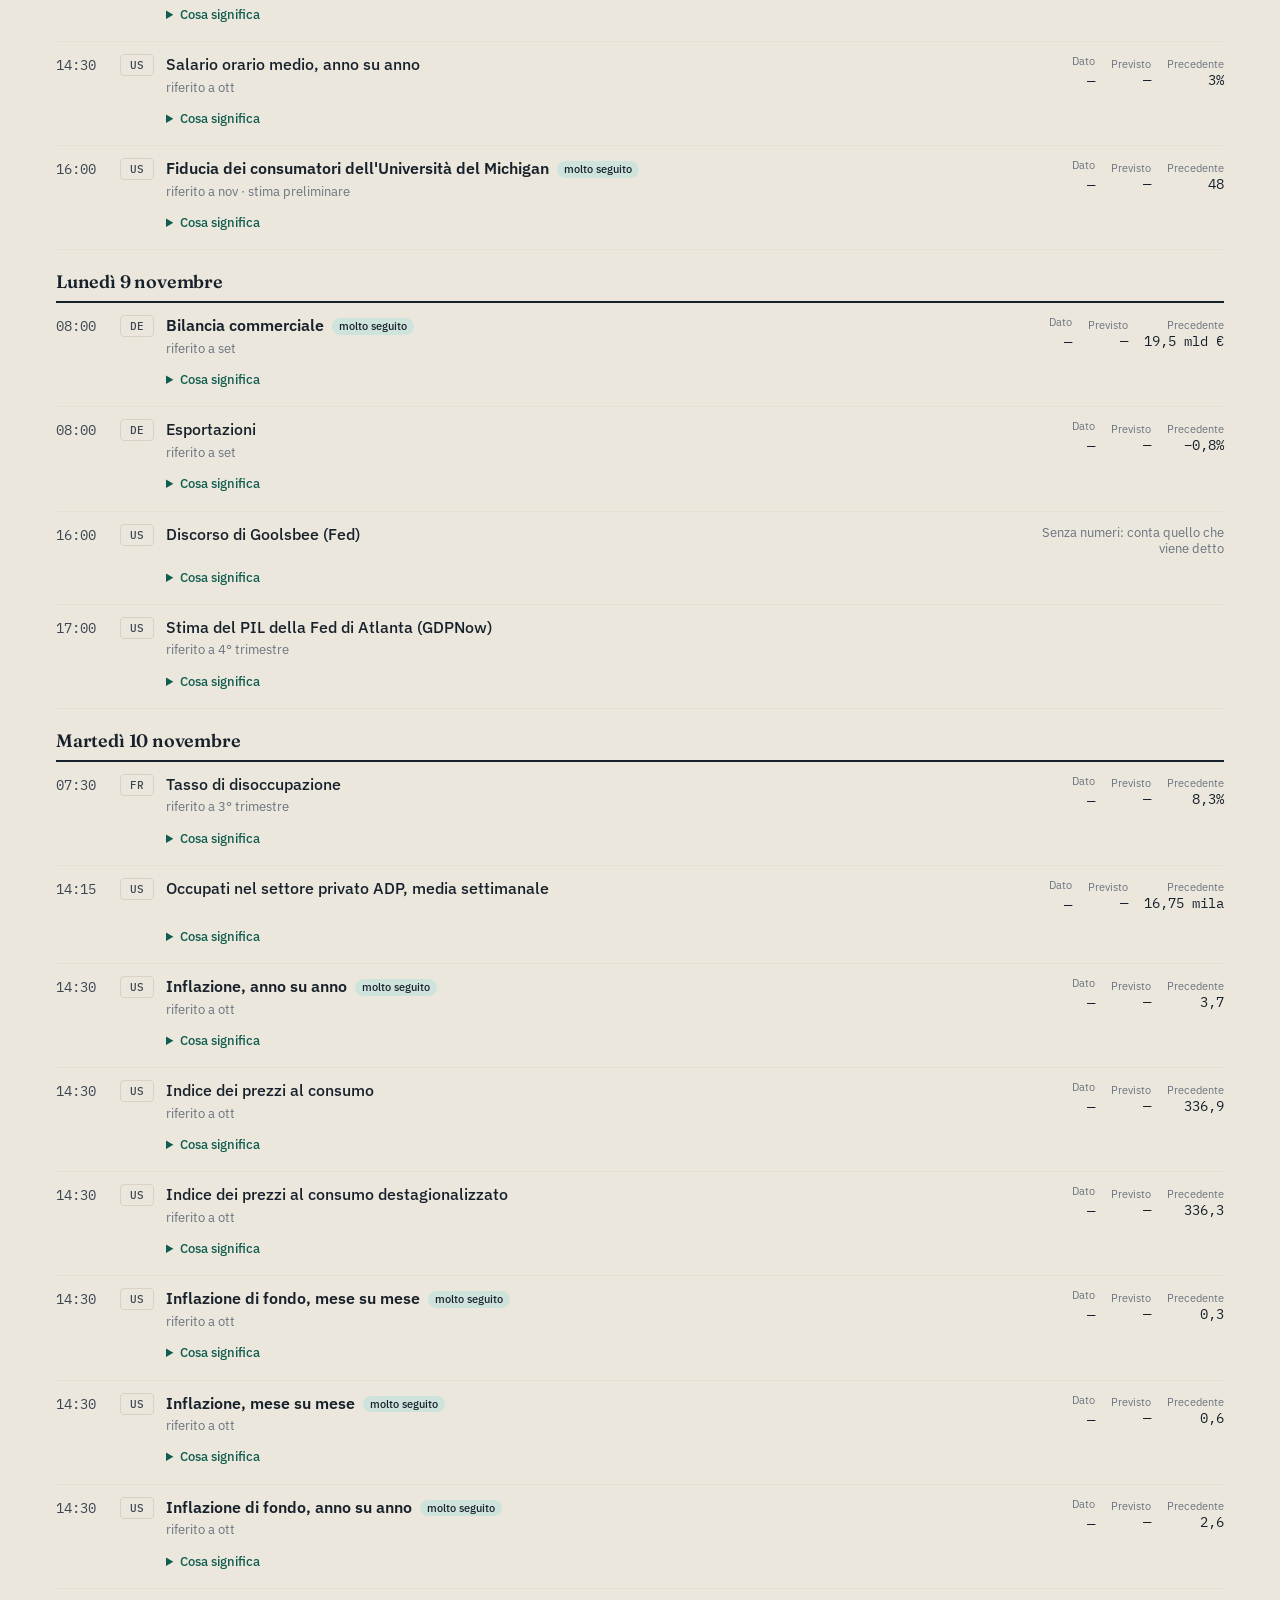
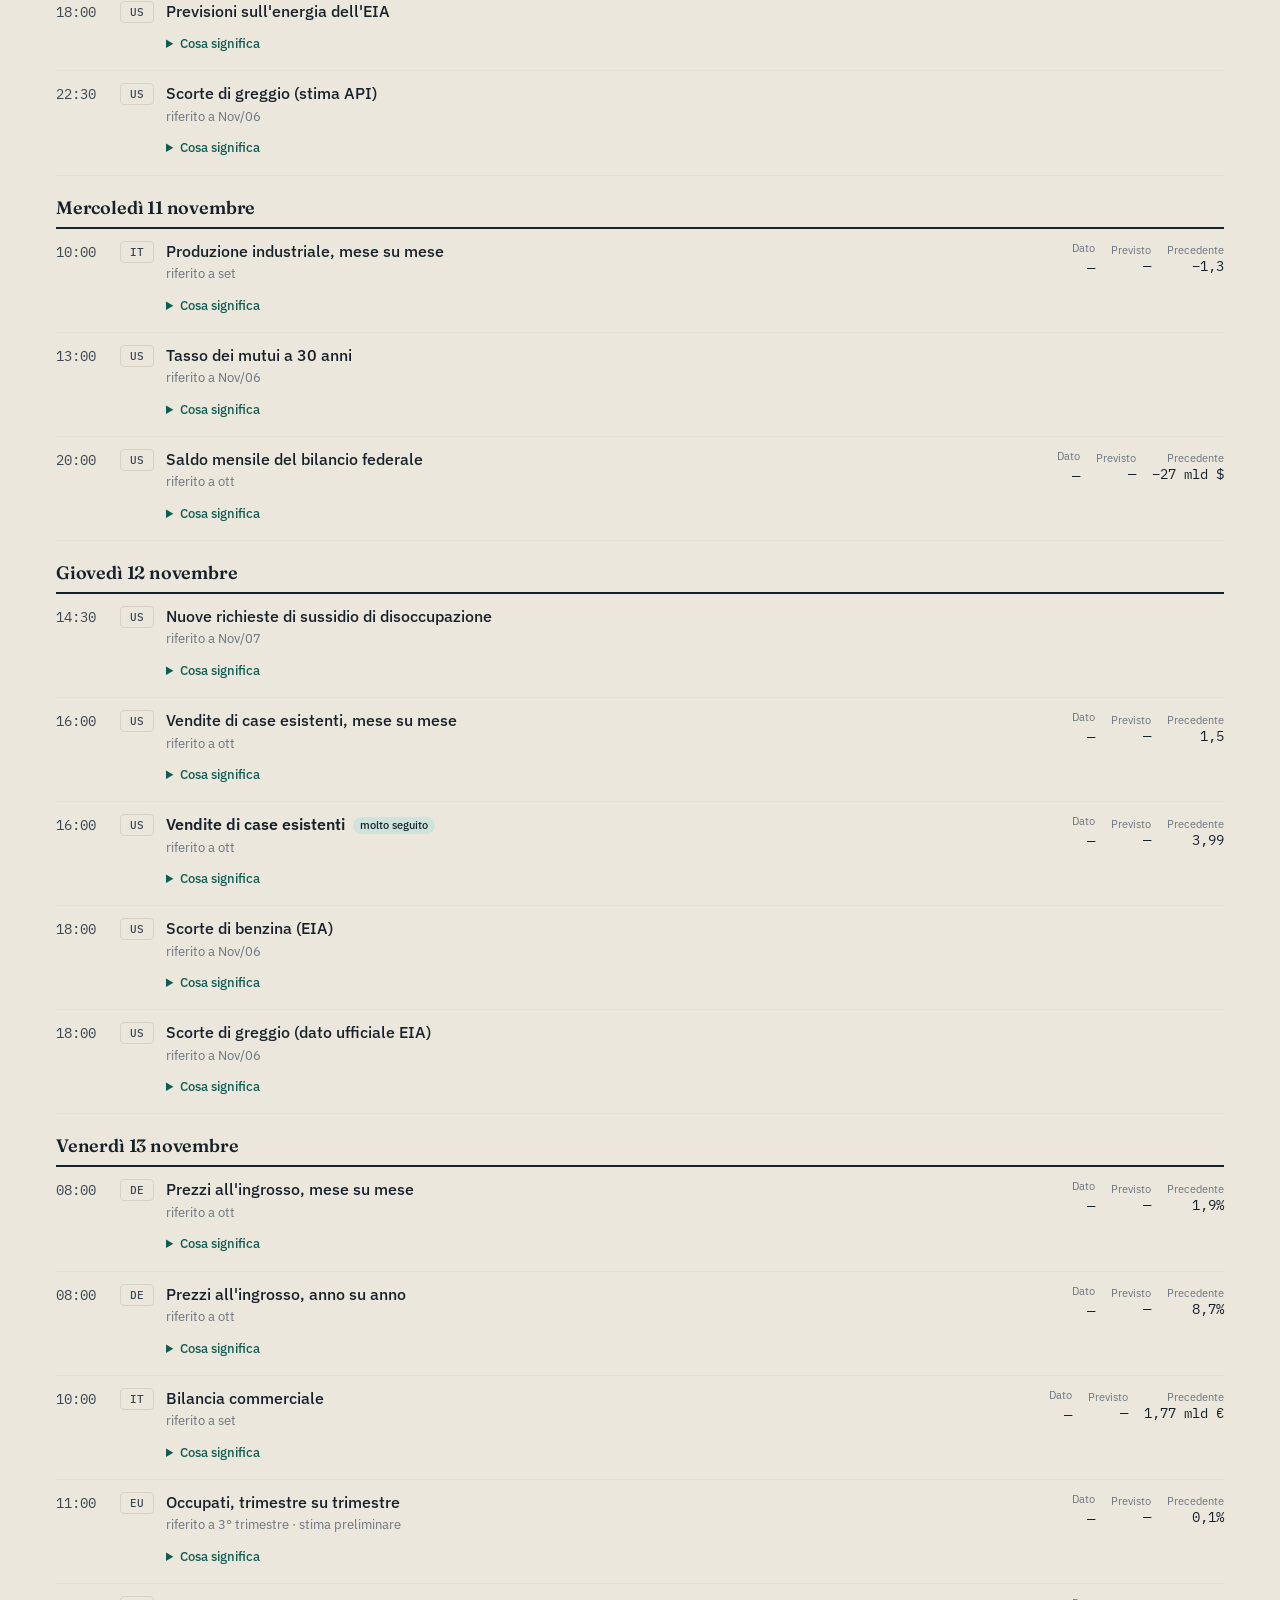
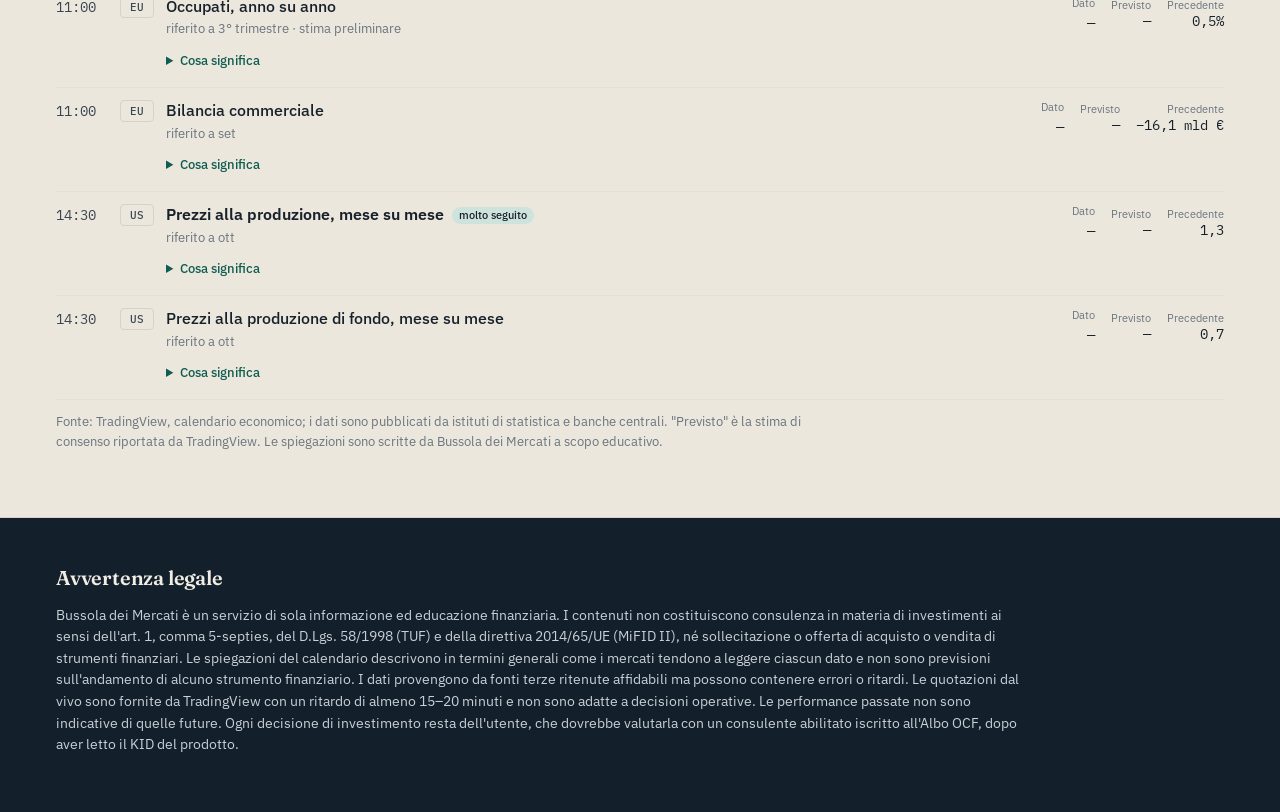
==== commit 63be8c84: "Calendario economico automatico dalle fonti ufficiali Ogni giorno il motore legge i calendari di Eur" ====
--- a/site/calendario.html
+++ b/site/calendario.html
@@ -44,7 +44,7 @@
   <div class="delay" role="note">
     <div class="wrap delay-in">
       <svg viewBox="0 0 24 24" aria-hidden="true"><circle cx="12" cy="12" r="9.5" fill="none" stroke="currentColor" stroke-width="1.6"/><path d="M12 6.5V12l3.5 2.2" fill="none" stroke="currentColor" stroke-width="1.8" stroke-linecap="round"/></svg>
-      <p><b>Dati in ritardo.</b> Il riquadro dal vivo ha almeno 15–20 minuti di ritardo. L'elenco sotto è una fotografia: un dato appena uscito può comparire più tardi.</p>
+      <p><b>Dati in ritardo.</b> Il riquadro dal vivo ha almeno 15–20 minuti di ritardo. L'elenco sotto si aggiorna una volta al giorno: un dato appena uscito può comparire più tardi.</p>
     </div>
   </div>
 
@@ -52,13 +52,13 @@
     <div class="sec-head">
       <p class="sec-num">01</p>
       <h2 id="live-title">Calendario dal vivo</h2>
-      <p>Il calendario di TradingView con gli stessi Paesi, sempre aggiornato. Sotto, lo stesso calendario con nomi e spiegazioni in italiano.</p>
+      <p>Il calendario di TradingView, sempre aggiornato, con le previsioni degli analisti. Sotto, gli appuntamenti principali con nomi e spiegazioni in italiano.</p>
     </div>
     <div class="live" id="live">
       <div class="live-slot"></div>
       <div class="live-off" hidden>
         <p><b>Il riquadro dal vivo non si è caricato.</b> Compare sul sito pubblicato, dove TradingView può mostrare le sue quotazioni. Può non comparire anche se il browser blocca i contenuti esterni.</p>
-        <p>Qui sotto trovi la fotografia del <span id="snap-date"></span>, con gli stessi dati e la loro fonte.</p>
+        <p>Qui sotto trovi il calendario aggiornato al <span id="snap-date"></span> con le date ufficiali.</p>
       </div>
     </div>
   </section>
@@ -68,9 +68,9 @@
       <div class="sec-head">
         <p class="sec-num">02</p>
         <h2 id="cal-title">Gli appuntamenti</h2>
-        <p>Accanto a ogni dato trovi il valore uscito, quello atteso dagli analisti e quello precedente. Tocca "Cosa significa" per la spiegazione.</p>
+        <p id="cal-intro">Accanto a ogni dato trovi il valore uscito, quello atteso dagli analisti e quello precedente. Tocca "Cosa significa" per la spiegazione.</p>
       </div>
-      <div class="howto"><b>Come si legge.</b> I mercati reagiscono soprattutto alla <i>sorpresa</i>, cioè alla differenza tra il dato uscito e quello atteso. Un dato "sopra le attese" non è per forza una buona notizia: per l'inflazione o la disoccupazione può essere il contrario.</div>
+      <div class="howto"><b>Come si legge.</b> I mercati reagiscono soprattutto alla <i>sorpresa</i>, cioè alla differenza tra il dato uscito e quello atteso. Un dato "sopra le attese" non è per forza una buona notizia: per l'inflazione o la disoccupazione può essere il contrario. Le attese degli analisti si vedono nel riquadro dal vivo qui sopra.</div>
       <div class="cal-filters">
         <div class="chips" id="c-vista" role="group" aria-label="Periodo"><button type="button" data-v="prossimi" aria-pressed="true">In arrivo</button><button type="button" data-v="pubblicati" aria-pressed="false">Già usciti</button></div>
         <div class="chips" id="c-imp" role="group" aria-label="Importanza"><button type="button" data-v="" aria-pressed="true">Tutti i dati</button><button type="button" data-v="alta" aria-pressed="false">Solo i più seguiti</button></div>
@@ -78,7 +78,7 @@
       </div>
       <p class="count" aria-live="polite"><b id="cal-count"></b> · orari in ora italiana</p>
       <div id="cal"></div>
-      <p class="table-foot">Fonte: TradingView, calendario economico; i dati sono pubblicati da istituti di statistica e banche centrali. "Previsto" è la stima di consenso riportata da TradingView. Le spiegazioni sono scritte da Bussola dei Mercati a scopo educativo.</p>
+      <p class="table-foot" id="cal-foot">Fonte: TradingView, calendario economico; i dati sono pubblicati da istituti di statistica e banche centrali. "Previsto" è la stima di consenso riportata da TradingView. Le spiegazioni sono scritte da Bussola dei Mercati a scopo educativo.</p>
     </div>
   </section>
 </main>
--- a/site/style.css
+++ b/site/style.css
@@ -79,7 +79,7 @@
 .scene-box:active { cursor: grabbing; }
 #scene { width: 100%; height: 100%; display: block; }
 .scene-labels { position: absolute; inset: 0; pointer-events: none; }
-.scene-labels span { position: absolute; transform: translate(8px, -50%); font: 500 12.5px/1.2 var(--text); color: var(--panel-ink); white-space: nowrap; transition: opacity .5s; text-shadow: 0 1px 3px rgba(0,0,0,.6); }
+.scene-labels span { position: absolute; transform: translate(8px, -50%); font: 500 12.5px/1.2 var(--text); color: var(--panel-ink); white-space: nowrap; transition: opacity .5s; background: rgba(13, 22, 31, .78); padding: 2px 7px; border-radius: 5px; }
 .scene-labels span b { font-family: var(--mono); font-weight: 500; margin-left: 6px; }
 .scene-labels span.up b { color: #7fdcaa; } .scene-labels span.down b { color: #ff9b8b; }
 .scene-labels span.it { font-weight: 600; }
@@ -353,3 +353,30 @@
   .ev { grid-template-columns: 46px 30px minmax(0, 1fr); grid-template-areas: "t f w" "t f v" "t f d"; }
   .ev .vals { justify-content: flex-start; text-align: left; margin-top: 6px; gap: 4px 14px; }
 }
+
+/* Elenco dei titoli di Stato italiani */
+.btp-filters { grid-template-columns: 2fr 1fr 1fr 1fr; }
+.btp-filters .f-q { grid-column: auto; }
+@media (max-width: 900px) { .btp-filters { grid-template-columns: repeat(3, minmax(0, 1fr)); } .btp-filters .f-q { grid-column: 1 / -1; } }
+@media (max-width: 560px) { .btp-filters { grid-template-columns: repeat(2, minmax(0, 1fr)); } .btp-filters label:last-child { grid-column: 1 / -1; } }
+.fam-note { margin: 0 0 14px; padding: 12px 14px; border-radius: 10px; background: var(--surface); border: 1px solid var(--line); font-size: 14.5px; line-height: 1.5; color: var(--ink-2); max-width: 760px; }
+.fam-note b { color: var(--ink); }
+.btp-table td.isin { font: 500 13.5px var(--mono); white-space: nowrap; letter-spacing: .02em; }
+.btp-table td { vertical-align: middle; }
+.btp-table td:nth-child(4) { white-space: nowrap; }
+.more[hidden] { display: none; }
+/* Sul telefono ogni titolo diventa una scheda: niente scorrimento laterale */
+@media (max-width: 640px) {
+  .btp-table thead { display: none; }
+  .btp-table, .btp-table tbody { display: block; min-width: 0; }
+  .btp-table tr { display: grid; grid-template-columns: 1fr 1fr; gap: 6px 14px; padding: 12px 2px; border-bottom: 1px solid var(--line); }
+  .btp-table td { display: block; padding: 0; border: 0; text-align: left; position: static; background: none; box-shadow: none; min-width: 0; max-width: none; }
+  .btp-table td:first-child { grid-column: 1 / -1; position: static; background: none; box-shadow: none; min-width: 0; max-width: none; }
+  .btp-table td[data-k]::before { content: attr(data-k); display: block; font: 400 11.5px var(--text); color: var(--muted); letter-spacing: 0; }
+  .btp-table td.num { text-align: left; }
+}
+.btp-table td.num .cat-sub, .btp-table td.num .cat-name { font-family: var(--text); }
+/* Calendario automatico: ultimo dato ufficiale al posto delle previsioni */
+.ev .vals.last { gap: 2px 12px; }
+.ev .vals.last .lsub { font: 400 11.5px/1.35 var(--text); color: var(--muted); max-width: 15em; }
+.ev .vals.none a { color: inherit; }
